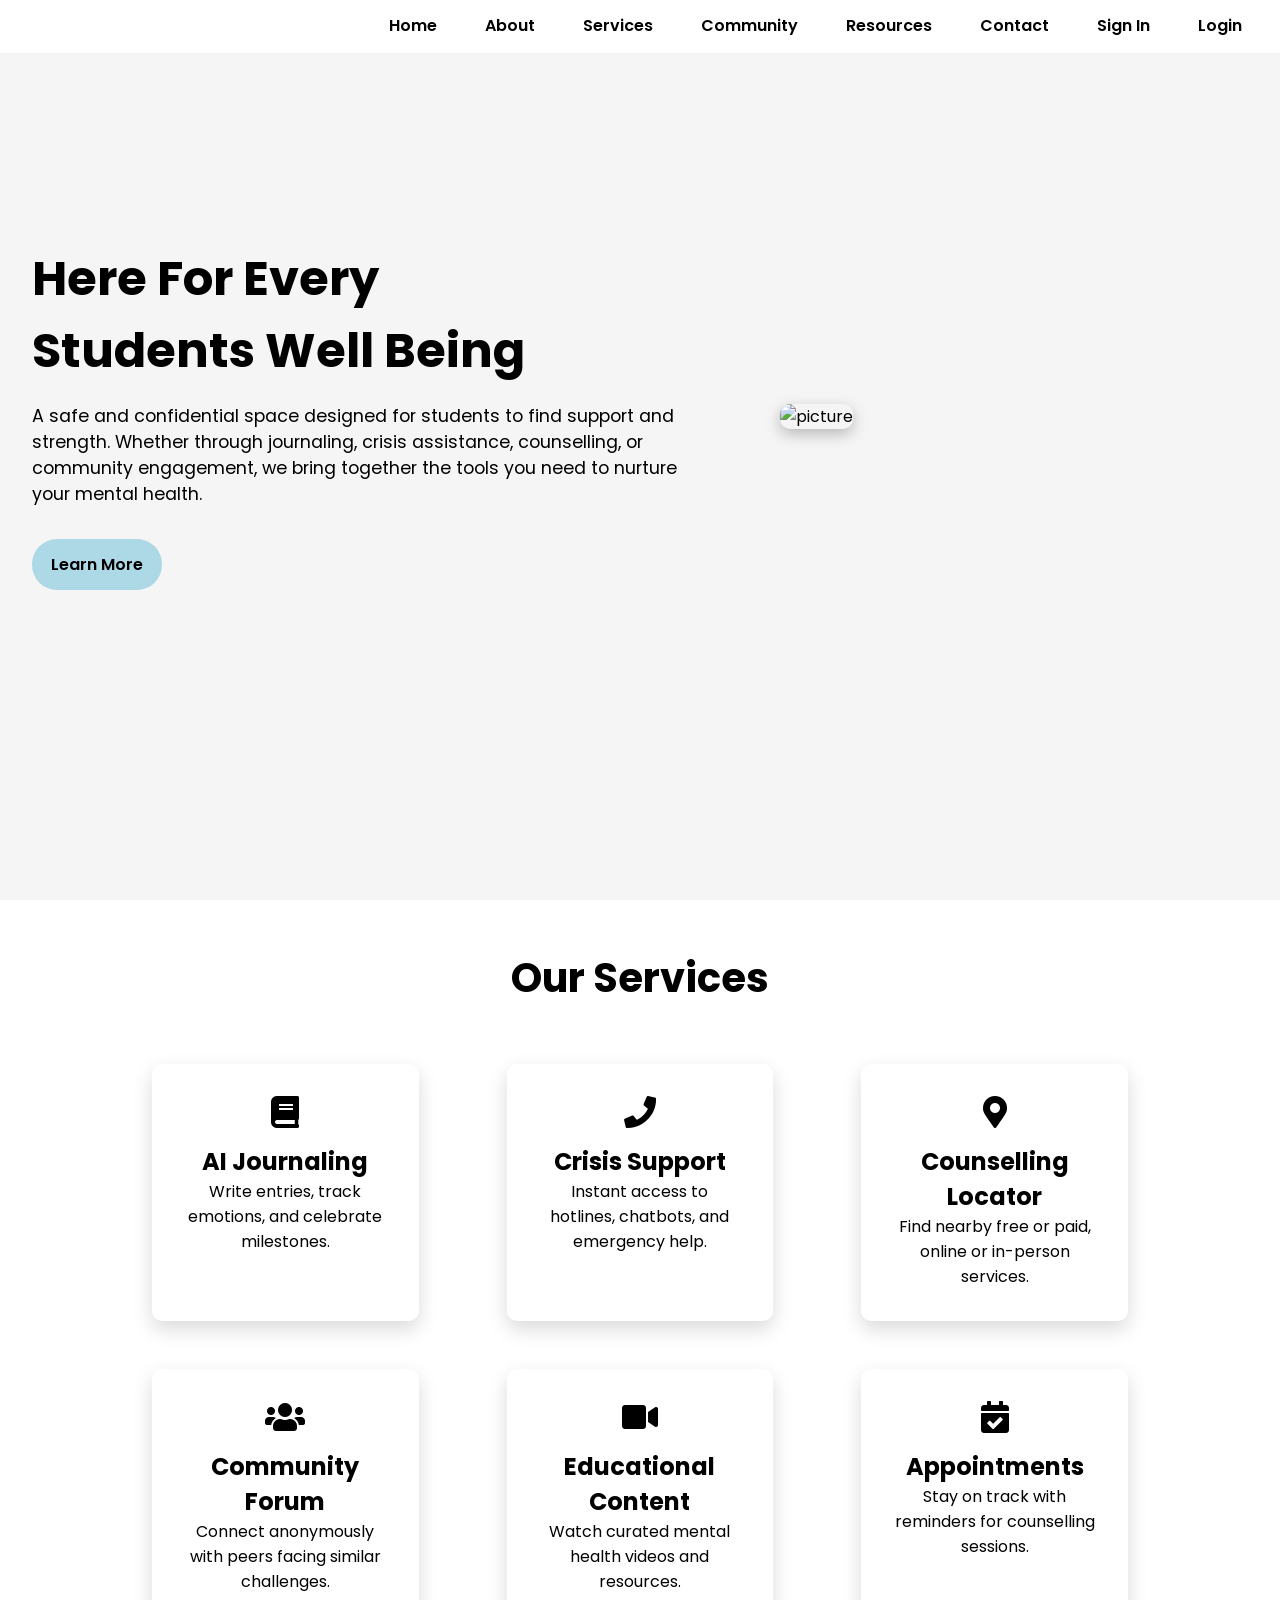
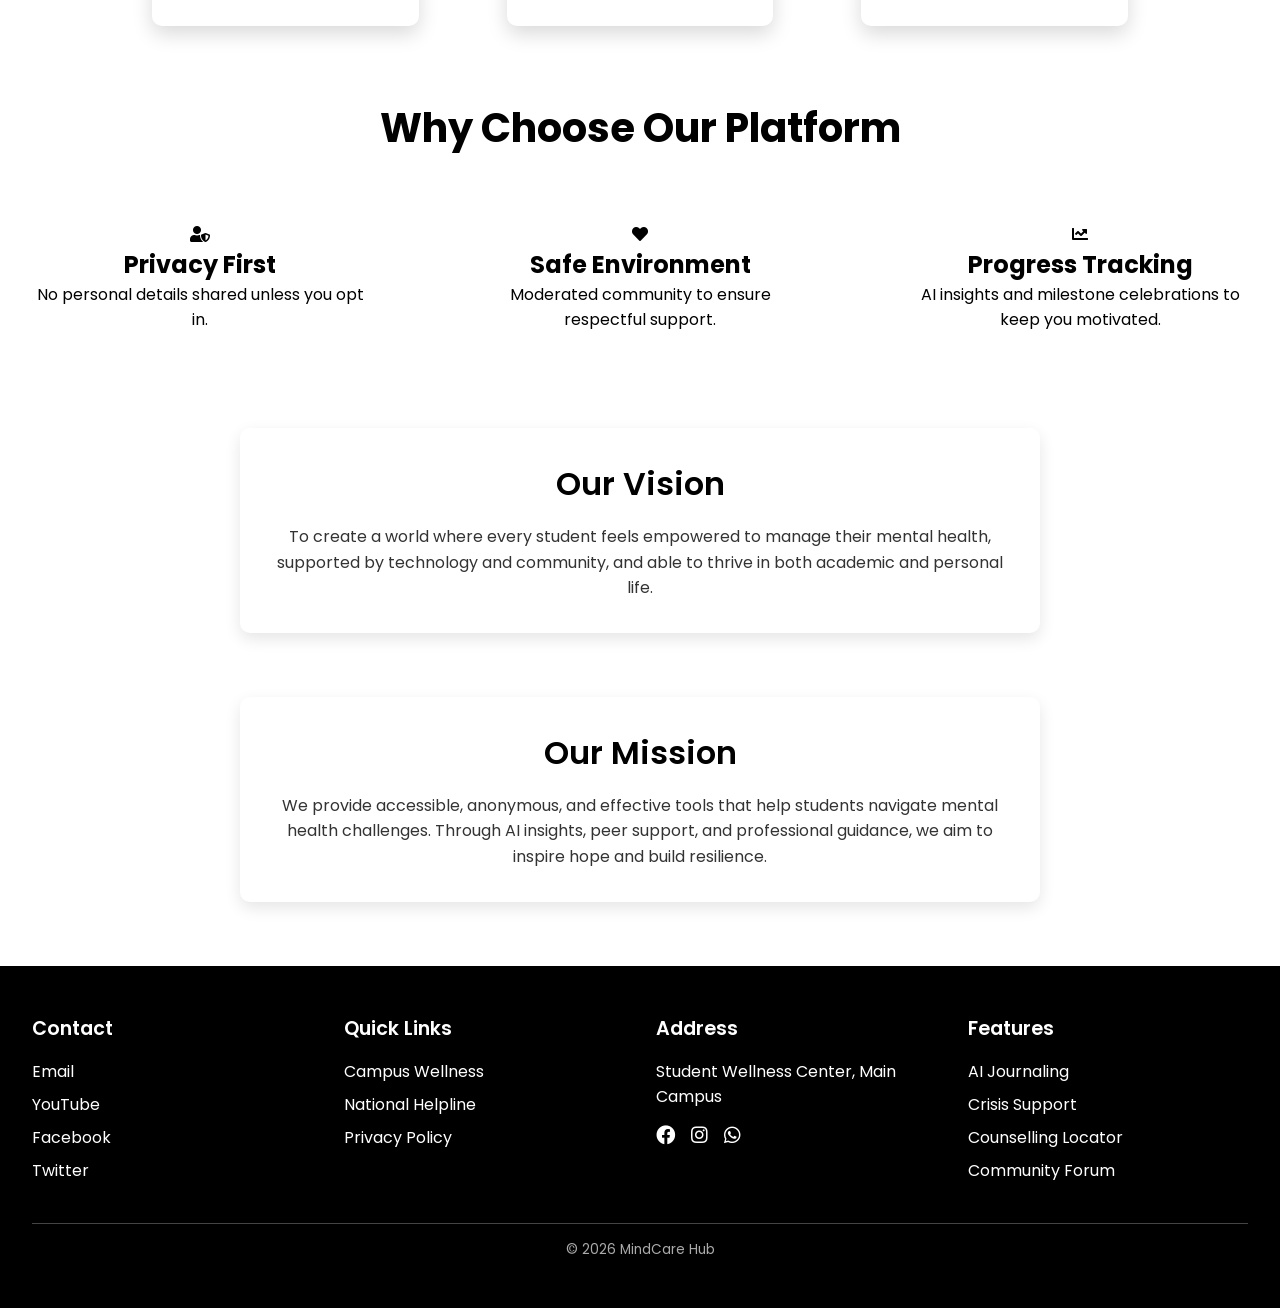
==== index.html @ 89615c8c "Initial Push" ====
<!DOCTYPE html>
<html lang="en">
<head>
  <meta charset="UTF-8">
  <meta name="viewport" content="width=device-width, initial-scale=1.0">
  <title>Mental Health</title>
  <link rel="icon" href="img/favicon.ico" type="image/x-icons">
  <link rel="stylesheet" href="style.css">
  <link rel="stylesheet" 
        href="https://cdnjs.cloudflare.com/ajax/libs/font-awesome/5.10.0/css/all.min.css"
        crossorigin="anonymous" referrerpolicy="no-referrer" />
</head>
<body>
  <section class="background">
    <nav class="navbar">
      <!-- <a href="#" class="logo"><img src="logo.png" alt="MindCare Logo" width="40"></a> -->
      <div class="navbar-items h-class">
        <ul class="nav v-class">
          <li><a href="#">Home</a></li>
          <li><a href="#">About</a></li>
          <li><a href="#">Services</a></li>
          <li><a href="#">Community</a></li>
          <li><a href="#">Resources</a></li>
          <li><a href="#">Contact</a></li>
          <li><a href="#">Sign In</a></li>
          <li><a href="#">Login</a></li>

        </ul>
      </div>
      <div class="burger">&#9776</div>
    </nav>

    <!-- Hero Section -->
    <div class="main">
      <div class="text-box">
        <h1>Here For Every<br>Students Well Being</h1>
        <p>A safe and confidential space designed for students to find support and strength. Whether through journaling, crisis assistance, counselling, or community engagement, we bring together the tools you need to nurture your mental health.</p>
        <a href="#" class="btn btn1">Learn More</a>
      </div>

      <div class="hero-image">
  <img src="beautiful-woman-cafe-with-laptop.jpg" alt="picture">
</div>
     <!-- <div class="box">
        <h1>Book Appointment</h1>
        <input type="text" name="name" placeholder="Name">
        <input type="email" name="email" placeholder="Email">
        <input type="tel" name="phone" maxlength="10" pattern="\d{10}" placeholder="Phone Number" required>
        <a href="#" class="btn btn2">Submit Request</a>
     </div>-->
    </div>
  </section>

  <!-- Services -->
  <section class="services">
    <h1 class="heading">Our Services</h1>
    <div class="row">
      <div class="box1">
        <i class="fas fa-book"></i>
        <h2>AI Journaling</h2>
        <p>Write entries, track emotions, and celebrate milestones.</p>
      </div>
      <div class="box1">
        <i class="fas fa-phone"></i>
        <h2>Crisis Support</h2>
        <p>Instant access to hotlines, chatbots, and emergency help.</p>
      </div>
      <div class="box1">
        <i class="fas fa-map-marker-alt"></i>
        <h2>Counselling Locator</h2>
        <p>Find nearby free or paid, online or in-person services.</p>
      </div>
    </div>

    <div class="row">
      <div class="box1">
        <i class="fas fa-users"></i>
        <h2>Community Forum</h2>
        <p>Connect anonymously with peers facing similar challenges.</p>
      </div>
      <div class="box1">
        <i class="fas fa-video"></i>
        <h2>Educational Content</h2>
        <p>Watch curated mental health videos and resources.</p>
      </div>
      <div class="box1">
        <i class="fas fa-calendar-check"></i>
        <h2>Appointments</h2>
        <p>Stay on track with reminders for counselling sessions.</p>
      </div>
    </div>
  </section>

  <!-- Why Choose Us -->
  <section class="quality">
    <h1 class="heading">Why Choose Our Platform</h1>
    <div class="row">
      <div class="box2">
        <i class="fas fa-user-shield"></i>
        <h2>Privacy First</h2>
        <p>No personal details shared unless you opt in.</p>
      </div>
      <div class="box2">
        <i class="fas fa-heart"></i>
        <h2>Safe Environment</h2>
        <p>Moderated community to ensure respectful support.</p>
      </div>
      <div class="box2">
        <i class="fas fa-chart-line"></i>
        <h2>Progress Tracking</h2>
        <p>AI insights and milestone celebrations to keep you motivated.</p>
      </div>
    </div>
  </section>

  <!-- About -->
<section class="vision">
  <h2>Our Vision</h2>
  <p>
    To create a world where every student feels empowered to manage their mental
    health, supported by technology and community, and able to thrive in both
    academic and personal life.
  </p>
</section>

<section class="mission">
  <h2>Our Mission</h2>
  <p>
    We provide accessible, anonymous, and effective tools that help students
    navigate mental health challenges. Through AI insights, peer support, and
    professional guidance, we aim to inspire hope and build resilience.
  </p>
</section>

  <!-- Footer -->
  <footer>
  <div class="footer-container">
    <!-- Column 1: Contact -->
    <div class="footer-section">
      <h3>Contact</h3>
      <ul>
        <li>Email</li>
        <li>YouTube</li>
        <li>Facebook</li>
        <li>Twitter</li>
      </ul>
    </div>

    <!-- Column 2: Quick Links -->
    <div class="footer-section">
      <h3>Quick Links</h3>
      <ul>
        <li><a href="#">Campus Wellness</a></li>
        <li><a href="#">National Helpline</a></li>
        <li><a href="#">Privacy Policy</a></li>
      </ul>
    </div>

    <!-- Column 3: Address -->
    <div class="footer-section">
      <h3>Address</h3>
      <p>Student Wellness Center, Main Campus</p>
      <div class="social-icons">
        <i class="fab fa-facebook"></i>
        <i class="fab fa-instagram"></i>
        <i class="fab fa-whatsapp"></i>
      </div>
    </div>

    <!-- Column 4: Features -->
    <div class="footer-section">
      <h3>Features</h3>
      <ul>
        <li>AI Journaling</li>
        <li>Crisis Support</li>
        <li>Counselling Locator</li>
        <li>Community Forum</li>
      </ul>
    </div>
  </div>

  <!-- Bottom bar -->
  <div class="footer-bottom">
    <p>© 2026 MindCare Hub</p>
  </div>
</footer>

  <script src="index.js"></script>
</body>
</html>
---- style.css ----
@import url("https://fonts.googleapis.com/css2?family=Poppins:wght@400;600&family=Courgette&display=swap");

:root {
  --black: #000;
  --white: #fff;
  --gray: #333;
  --light-gray: #ddd;
}

* {
  box-sizing: border-box;
  margin: 0;
  padding: 0;
  transition: all 0.3s ease;
  font-family: "Poppins", sans-serif;
}

/* Background */
.background {
  height: 100vh;
  width: 100%;
  background-color: whitesmoke;
  background-image: none;
  background-position: center;
  background-size: cover;
  background-repeat: no-repeat;
  position: relative;
}

/* Navbar */
.navbar {
  display: flex;
  justify-content: center;
  align-items: center;
  padding: 1% 2%;
  background-color: white; /* blends with hero background */
  position: fixed;
  top: 0;
  left: 0;
  width: 100%;
  z-index: 1000;
  border-bottom: 2px solid white; /* light cyan border */
}
.navbar img {
  width: 40px; /* smaller size */
  height: auto;
}

/* Nav links container */
.navbar-items {
  flex: 1;
  text-align: right;
}

/* Nav links list */
.navbar-items ul {
  list-style: none;
  display: flex;
  gap: 1.5rem;
  justify-content: flex-end;
  margin: 0;
  padding: 0;
}

/* Individual links */
.navbar-items ul li a {
  text-decoration: none;
  color: black;
  font-weight: 600;
  padding: 8px 12px;
  border-radius: 4px;
  transition:
    background-color 0.3s ease,
    color 0.3s ease;
}

/* Hover effect */
.navbar-items ul li a:hover {
  background-color: var(--white);
  color: var(--black);
}

/* Special style for Sign Up */
.navbar-items ul li a[href="#signup"] {
  background-color: var(--black);
  color: var(--white);
  border-radius: 20px; /* rounded pill look */
  padding: 8px 16px;
}

.navbar-items ul li a[href="#signup"]:hover {
  background-color: var(--white);
  color: var(--black);
  border: 1px solid var(--black);
}

/* Burger hidden on desktop */
.burger {
  display: none;
  font-size: 2rem;
  cursor: pointer;
  color: var(--white);
}

/* Hero Section */
.main {
  height: 85vh;
  display: flex;
  justify-content: space-around;
  align-items: center;
  padding: 2rem;
  padding-top: 100px;
  background-color: whitesmoke;
}

.text-box {
  flex: 1;
  margin-right: 2rem;
  color: black;
}

.text-box h1 {
  font-size: 3rem;
  font-family: "Poppins", sans-serif;
}

.text-box p {
  margin: 1rem 0;
  font-size: 1.1rem;
}

.box {
  flex: 1;
  max-width: 400px;
  padding: 2rem;
  border-radius: 10px;
  background-color: var(--white);
  color: var(--black);
  box-shadow: rgba(0, 0, 0, 0.25) 0px 5px 15px;
}

.box input {
  width: 100%;
  margin: 0.5rem 0;
  padding: 0.8rem;
  border: 1px solid var(--gray);
  border-radius: 5px;
}

.hero-image {
  flex: 1;
  max-width: 500px; /* same as the form */
  padding: 2rem; /* same spacing */
}

.hero-image img {
  width: 100%; /* fills the container */
  height: auto; /* keeps proportions */
  border-radius: 10px; /* rounded corners like the form */
  box-shadow: rgba(0, 0, 0, 0.25) 0px 5px 15px; /* same shadow */
}
/* Buttons */
.btn {
  border: none;
  padding: 0.8rem 1.2rem;
  border-radius: 25px;
  cursor: pointer;
  font-weight: 600;
  background-color: lightblue;
  color: #000;
  margin-top: 1rem;
  width: auto;
  display: inline-block;
  text-decoration: none;
  transition-behavior: all 0.3s ease;
}

.btn:hover {
  background-color: var(--white);
  color: var(--black);
  border: 1px solid var(--black);
  box-shadow: 0 4px 8px rgba(0, 0, 0, 0.2);
}

/* Services */
.services {
  width: 80%;
  margin: auto;
  padding: 3rem 0;
}

.heading {
  text-align: center;
  font-size: 2.5rem;
  margin-bottom: 2rem;
  color: var(--black);
}

.row {
  display: grid;
  grid-template-columns: repeat(auto-fit, minmax(250px, 1fr));
  gap: 2.5rem;
}

.box1 {
  padding: 2rem;
  border-radius: 10px;
  background-color: var(--white); /* neutral background */
  color: var(--black);
  box-shadow: rgba(0, 0, 0, 0.15) 0px 8px 20px; /* softer shadow for floating effect */
  text-align: center;
  margin: 1.5rem; /* adds space around each card */
  transition:
    transform 0.3s ease,
    box-shadow 0.3s ease;
}

/* Hover effect to enhance floating look */
.box1:hover {
  transform: translateY(-8px); /* lifts the card slightly */
  box-shadow: rgba(0, 0, 0, 0.25) 0px 12px 24px; /* deeper shadow on hover */
}

.box1 i {
  font-size: 2rem;
  margin-bottom: 1rem;
  color: var(--black);
}

/* Quality Section */
.quality .box2 {
  border-radius: 10px;
  padding: 2rem;
  text-align: center;
  background-color: var(--white);
  color: var(--black);
}

.quality .box2:hover {
  box-shadow: rgba(0, 0, 0, 0.25) 0px 5px 15px;
}

/* About Section */

.vision,
.mission {
  max-width: 800px; /* keeps text readable */
  margin: 4rem auto; /* separates sections with breathing room */
  padding: 2rem;
  background-color: var(--white);
  color: var(--black);
  text-align: center;
  border-radius: 10px;
  box-shadow: rgba(0, 0, 0, 0.1) 0px 6px 16px; /* subtle floating card look */
}

.vision h2,
.mission h2 {
  font-size: 2rem;
  margin-bottom: 1rem;
  font-weight: 600;
}

.vision p,
.mission p {
  line-height: 1.6;
  font-size: 1rem;
  color: var(--gray);
}

.about .right h1 {
  font-size: 2rem;
  color: var(--black);
}

footer {
  background-color: #000; /* black background */
  color: #fff; /* white text */
  padding: 3rem 2rem;
}

.footer-container {
  display: grid;
  grid-template-columns: repeat(auto-fit, minmax(220px, 1fr));
  gap: 2rem;
}

.footer-section h3 {
  margin-bottom: 1rem;
  font-weight: 600;
  font-size: 1.2rem;
}

.footer-section ul {
  list-style: none;
  padding: 0;
}

.footer-section ul li {
  margin-bottom: 0.5rem;
}

.footer-section ul li a {
  text-decoration: none;
  color: #fff;
  transition: color 0.3s ease;
}

.footer-section ul li a:hover {
  color: #ddd; /* subtle hover effect */
}

.footer-section p {
  margin-bottom: 1rem;
}

.social-icons {
  display: flex;
  gap: 1rem;
}

.social-icons i {
  font-size: 1.2rem;
  cursor: pointer;
  transition: color 0.3s ease;
}

.social-icons i:hover {
  color: #ddd;
}

.footer-bottom {
  text-align: center;
  margin-top: 2rem;
  padding-top: 1rem;
  border-top: 1px solid #444;
  font-size: 0.85rem;
  color: #aaa;
}
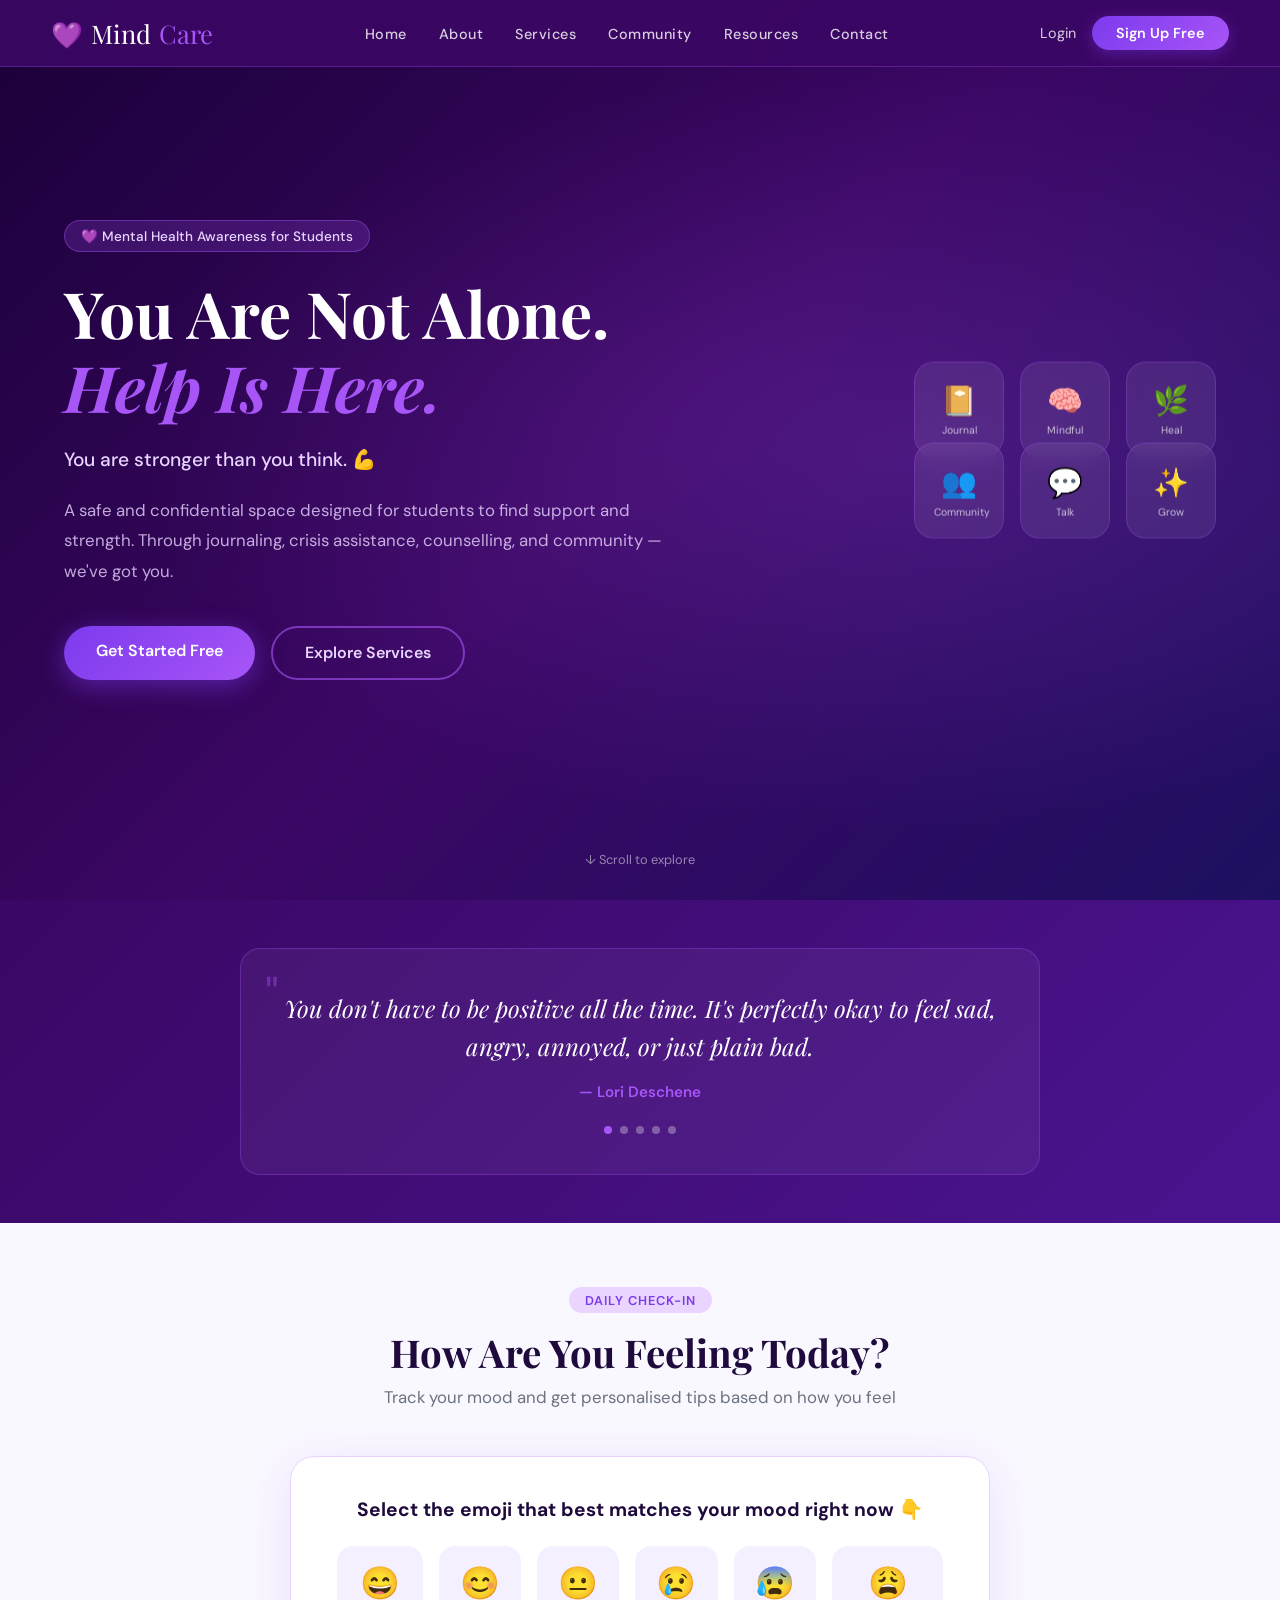
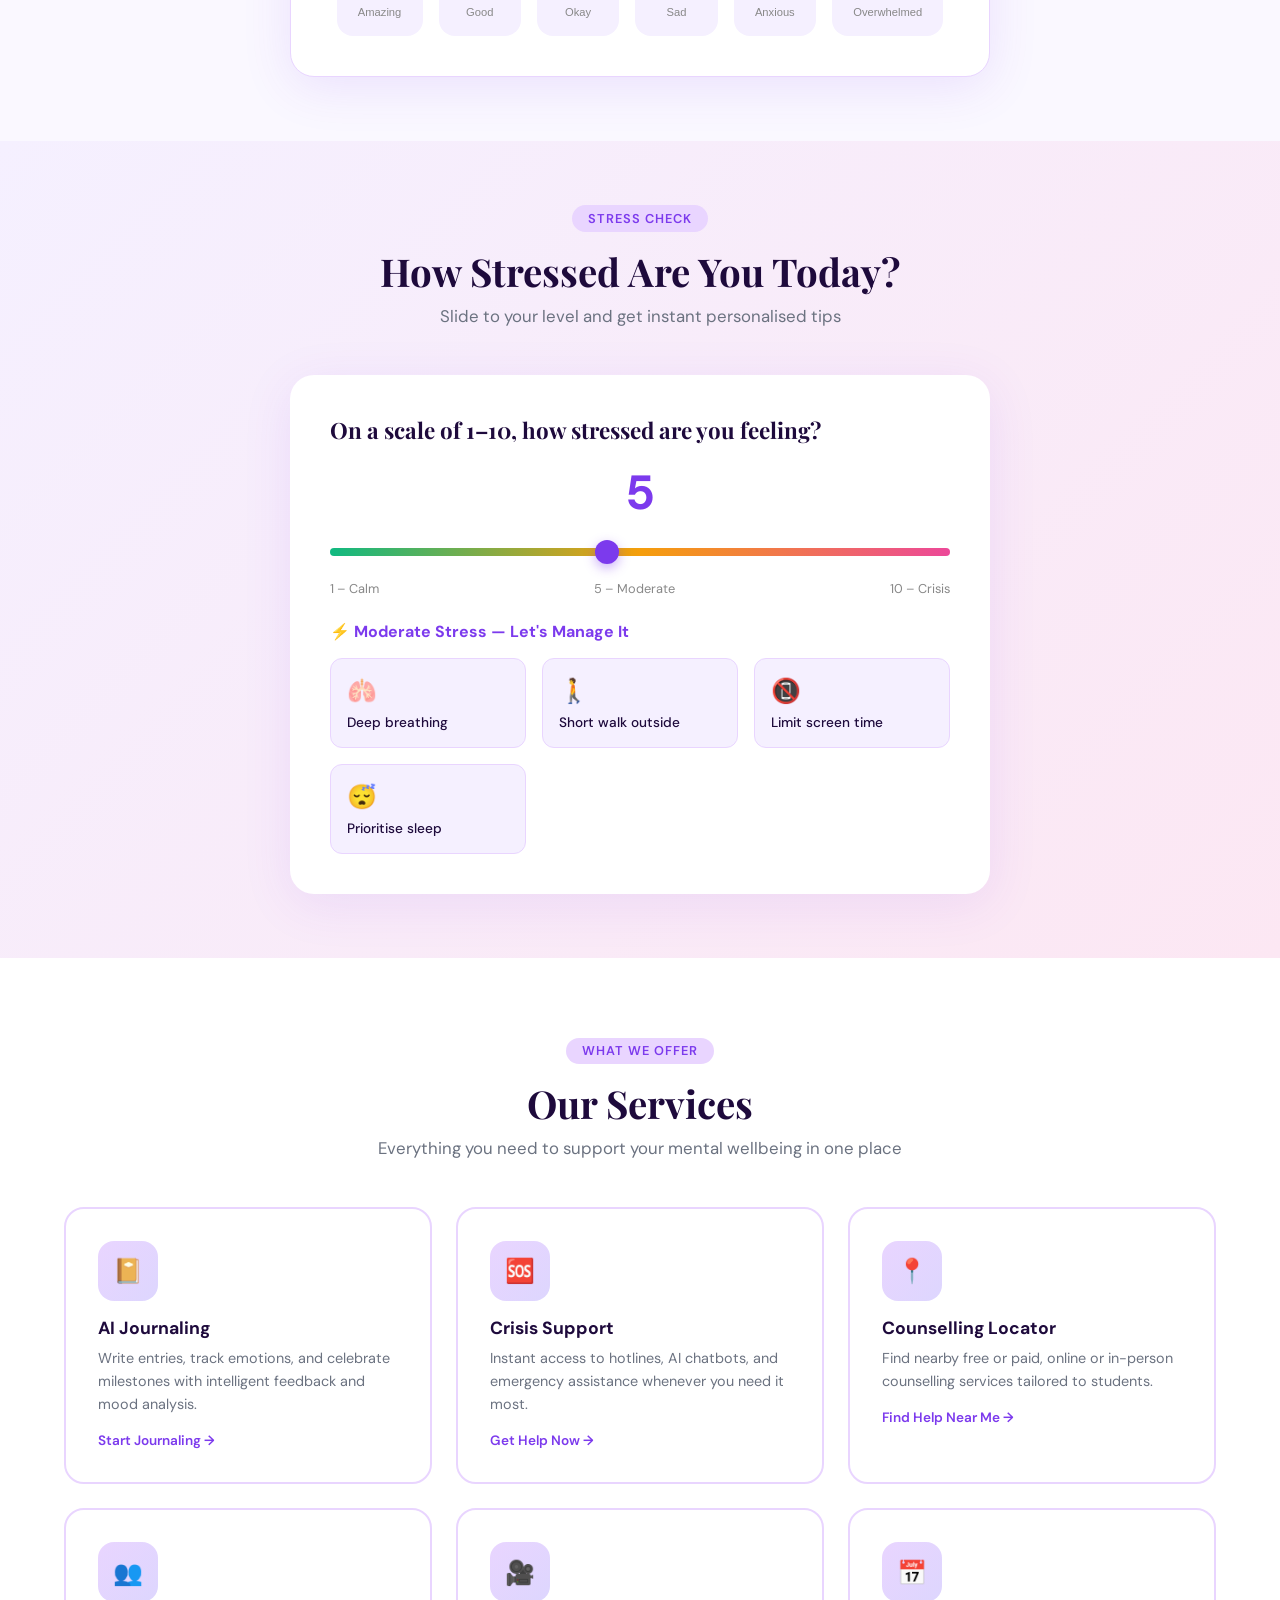
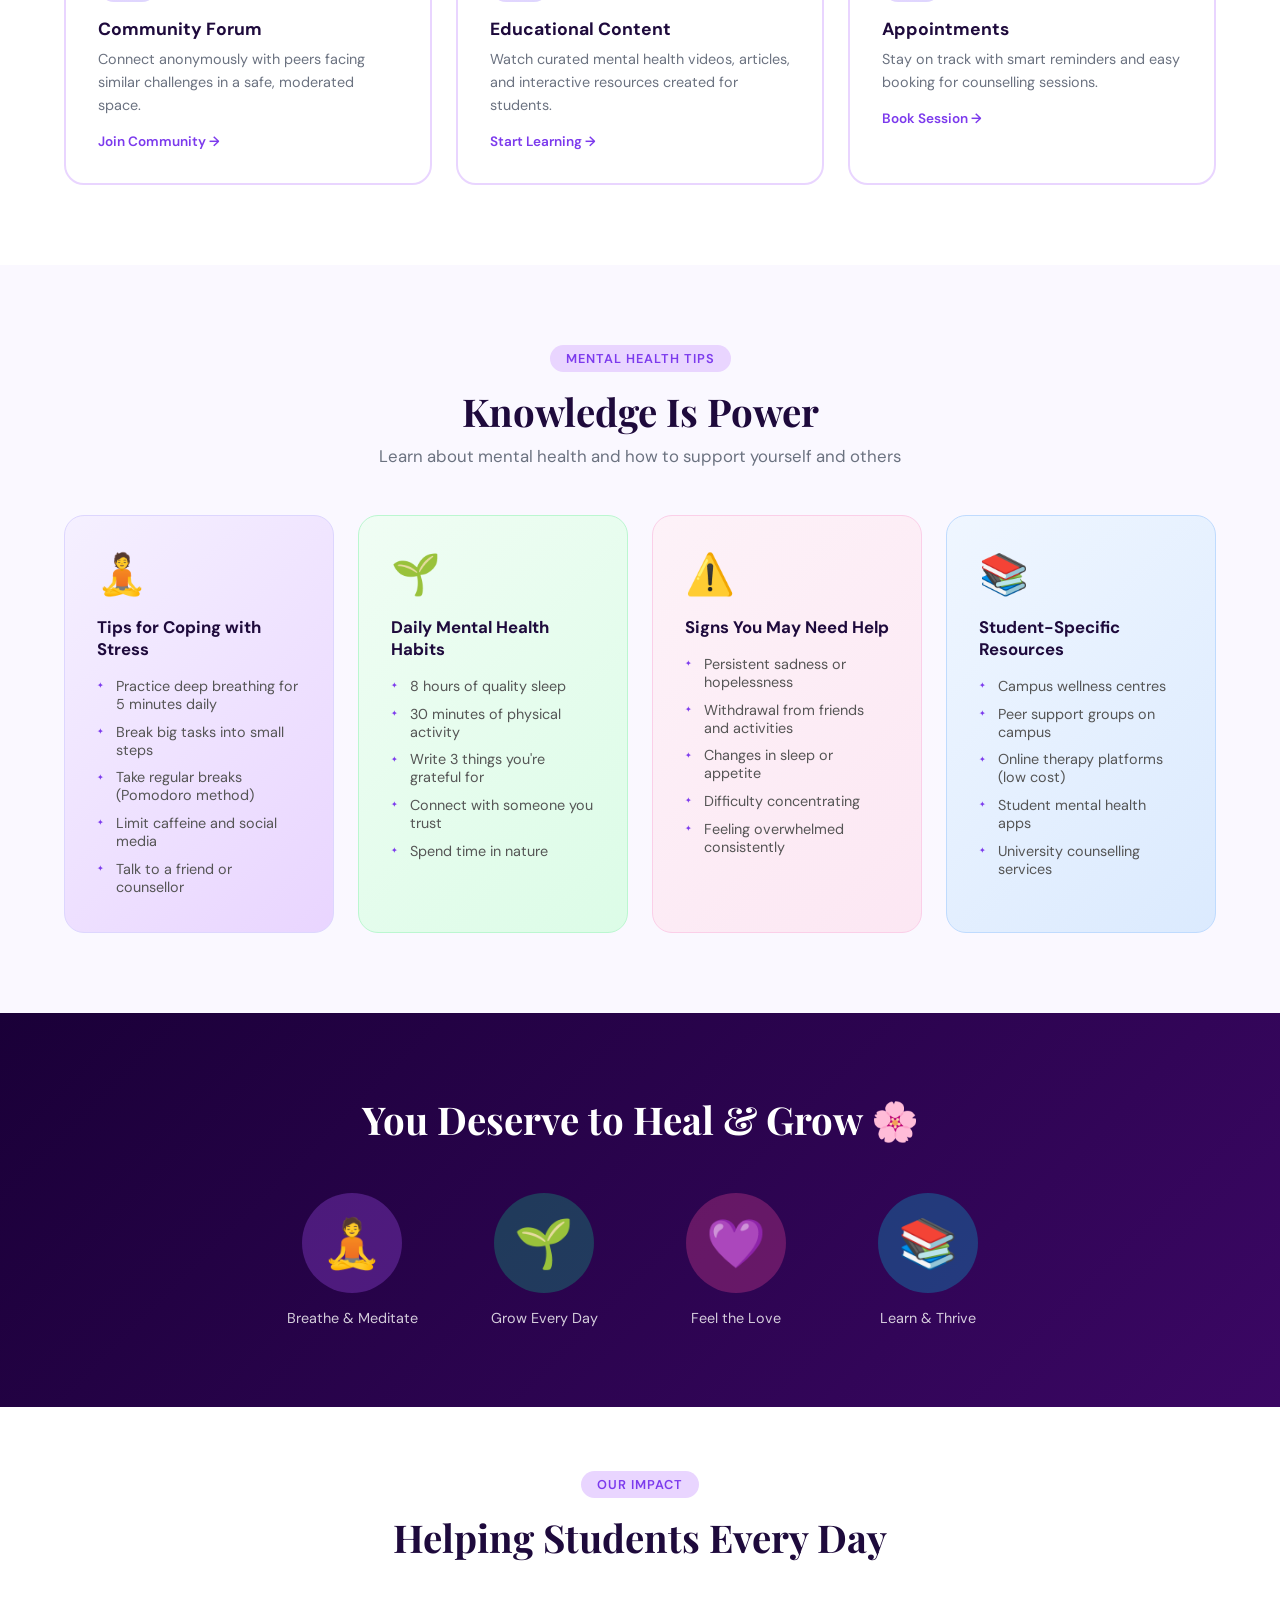
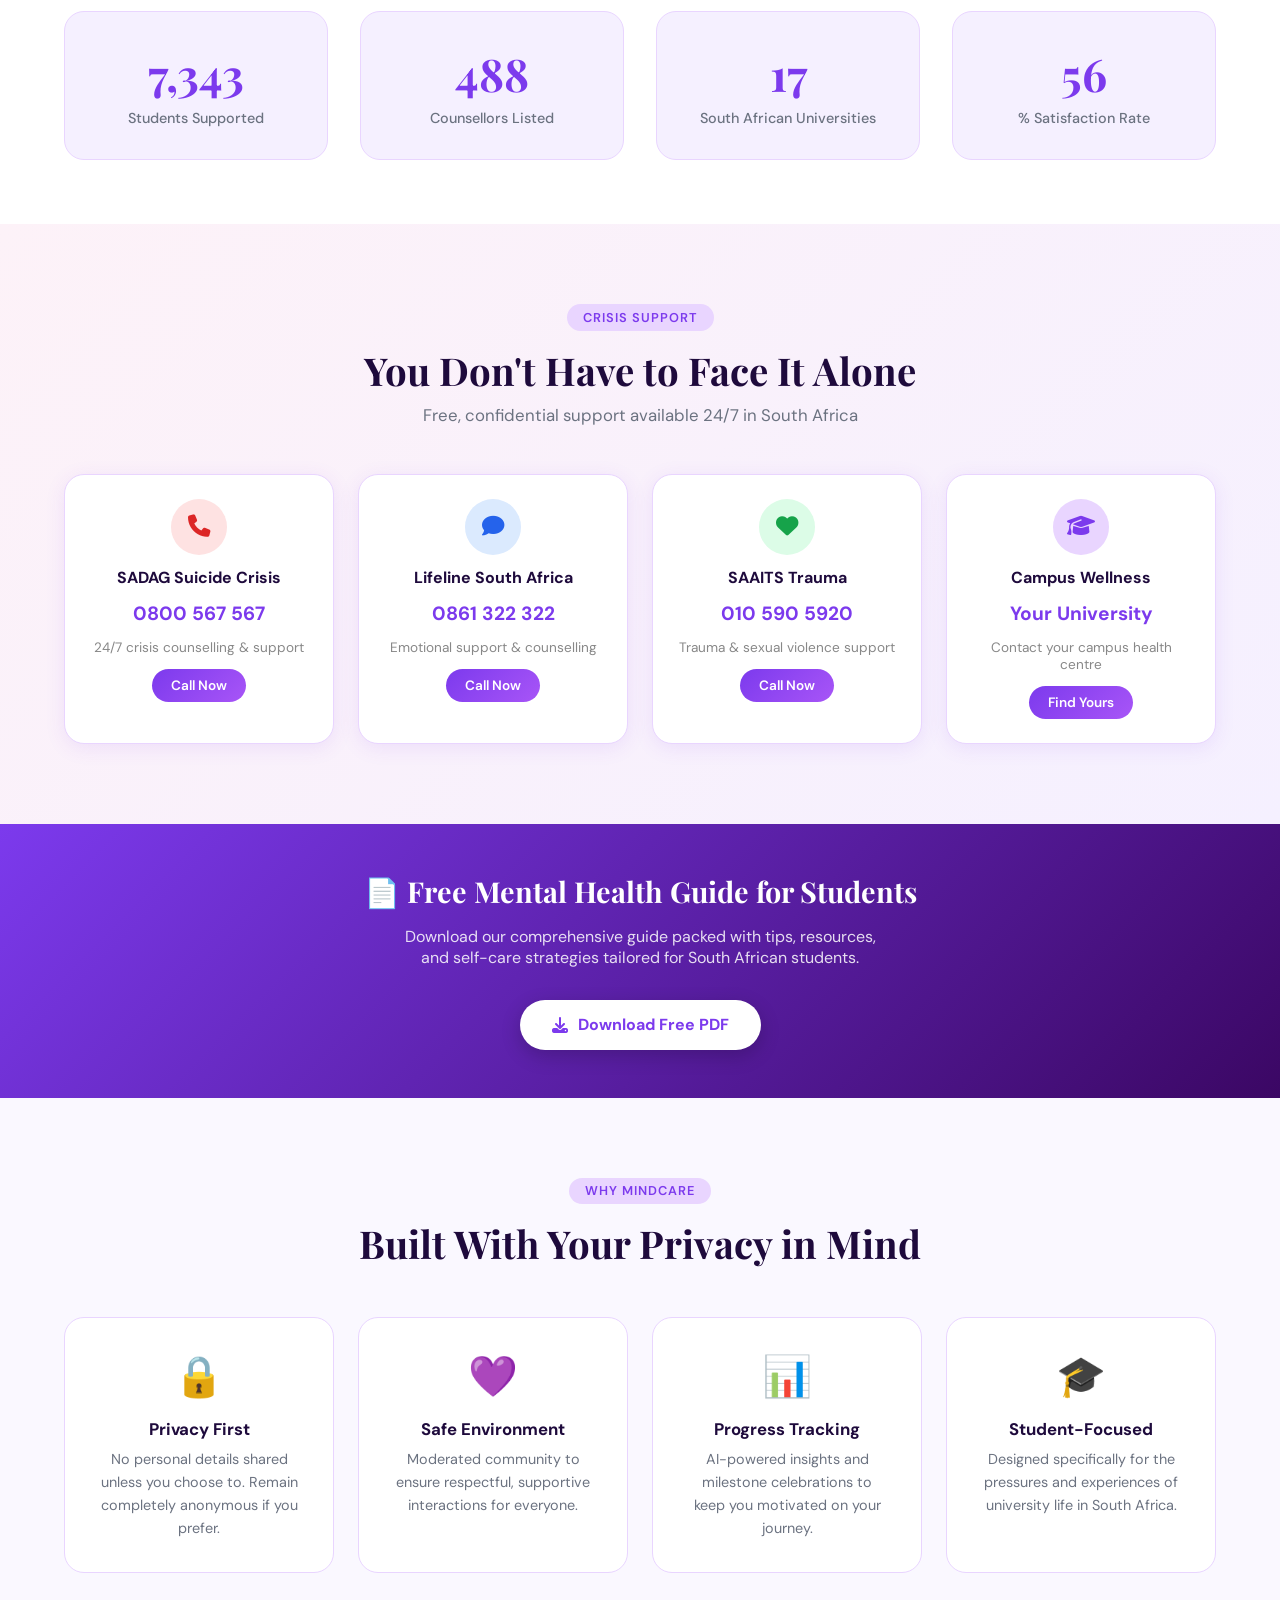
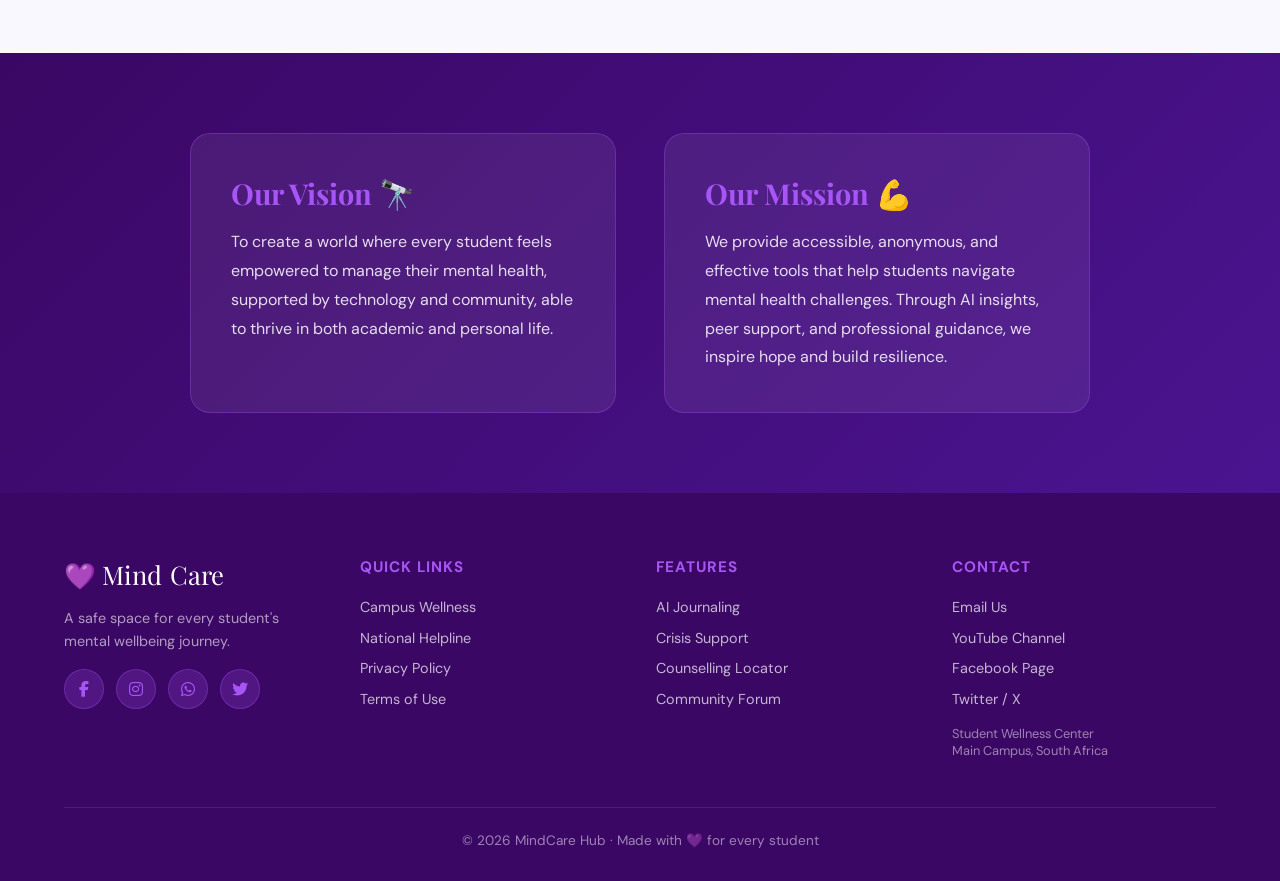
==== commit a90106c6: "initial commit" ====
--- a/index.html
+++ b/index.html
@@ -3,188 +3,383 @@
 <head>
   <meta charset="UTF-8">
   <meta name="viewport" content="width=device-width, initial-scale=1.0">
-  <title>Mental Health</title>
-  <link rel="icon" href="img/favicon.ico" type="image/x-icons">
+  <title>MindCare Hub – Student Mental Health</title>
+  <link rel="preconnect" href="https://fonts.googleapis.com">
+  <link href="https://fonts.googleapis.com/css2?family=Playfair+Display:ital,wght@0,400;0,700;1,400&family=DM+Sans:wght@300;400;500;600&display=swap" rel="stylesheet">
+  <link rel="stylesheet" href="https://cdnjs.cloudflare.com/ajax/libs/font-awesome/6.4.0/css/all.min.css">
   <link rel="stylesheet" href="style.css">
-  <link rel="stylesheet" 
-        href="https://cdnjs.cloudflare.com/ajax/libs/font-awesome/5.10.0/css/all.min.css"
-        crossorigin="anonymous" referrerpolicy="no-referrer" />
 </head>
 <body>
-  <section class="background">
-    <nav class="navbar">
-      <!-- <a href="#" class="logo"><img src="logo.png" alt="MindCare Logo" width="40"></a> -->
-      <div class="navbar-items h-class">
-        <ul class="nav v-class">
-          <li><a href="#">Home</a></li>
-          <li><a href="#">About</a></li>
-          <li><a href="#">Services</a></li>
-          <li><a href="#">Community</a></li>
-          <li><a href="#">Resources</a></li>
-          <li><a href="#">Contact</a></li>
-          <li><a href="#">Sign In</a></li>
-          <li><a href="#">Login</a></li>
-
-        </ul>
+ 
+<div class="blob-container">
+  <div class="blob blob1"></div>
+  <div class="blob blob2"></div>
+  <div class="blob blob3"></div>
+</div>
+ 
+<div class="mobile-menu" id="mobileMenu">
+  <button class="mobile-close" onclick="closeMobile()">✕</button>
+  <a href="#">Home</a>
+  <a href="#">About</a>
+  <a href="#">Services</a>
+  <a href="#">Community</a>
+  <a href="#">Resources</a>
+  <a href="#">Contact</a>
+  <a href="signup.html" class="btn-primary">Sign Up</a>
+  <a href="login.html" class="btn-outline" style="color:white">Login</a>
+</div>
+ 
+<nav class="navbar" id="navbar">
+  <a href="#" class="logo"><span class="logo-heart">💜</span> Mind<span>Care</span></a>
+  <ul class="nav-links">
+    <li><a href="#">Home</a></li>
+    <li><a href="#">About</a></li>
+    <li><a href="#">Services</a></li>
+    <li><a href="#">Community</a></li>
+    <li><a href="#">Resources</a></li>
+    <li><a href="#">Contact</a></li>
+  </ul>
+  <div style="display:flex;gap:1rem;align-items:center">
+    <a href="login.html" style="color:rgba(255,255,255,0.8);text-decoration:none;font-size:0.9rem">Login</a>
+    <a href="signup.html" class="nav-cta">Sign Up Free</a>
+    <div class="burger" onclick="openMobile()">☰</div>
+  </div>
+</nav>
+ 
+<section class="hero">
+  <div class="hero-content">
+    <div class="hero-badge">💜 Mental Health Awareness for Students</div>
+    <h1>You Are Not Alone.<br><em>Help Is Here.</em></h1>
+    <div class="typing-text" id="typingText"></div>
+    <p>A safe and confidential space designed for students to find support and strength. Through journaling, crisis assistance, counselling, and community — we've got you.</p>
+    <div class="hero-btns">
+      <a href="signup.html" class="btn-primary">Get Started Free</a>
+      <a href="#services" class="btn-outline">Explore Services</a>
+    </div>
+  </div>
+  <div class="hero-shapes">
+    <div class="shape-grid">
+      <div class="shape-card"><div class="icon">📔</div><div class="label">Journal</div></div>
+      <div class="shape-card"><div class="icon">🧠</div><div class="label">Mindful</div></div>
+      <div class="shape-card"><div class="icon">🌿</div><div class="label">Heal</div></div>
+      <div class="shape-card"><div class="icon">👥</div><div class="label">Community</div></div>
+      <div class="shape-card"><div class="icon">💬</div><div class="label">Talk</div></div>
+      <div class="shape-card"><div class="icon">✨</div><div class="label">Grow</div></div>
+    </div>
+  </div>
+  <div class="scroll-hint">↓ Scroll to explore</div>
+</section>
+ 
+<section class="quote-section">
+  <div class="quote-box">
+    <div class="quote-icon">"</div>
+    <div class="quote-text" id="quoteText"></div>
+    <div class="quote-author" id="quoteAuthor"></div>
+    <div class="quote-dots" id="quoteDots"></div>
+  </div>
+</section>
+ 
+<section class="mood-section fade-in" id="mood">
+  <div class="section-header">
+    <div class="section-tag">Daily Check-In</div>
+    <h2>How Are You Feeling Today?</h2>
+    <p>Track your mood and get personalised tips based on how you feel</p>
+  </div>
+  <div class="mood-card">
+    <h3>Select the emoji that best matches your mood right now 👇</h3>
+    <div class="emoji-row">
+      <button class="emoji-btn" onclick="selectMood(this,'amazing','😄')">😄<span class="label">Amazing</span></button>
+      <button class="emoji-btn" onclick="selectMood(this,'good','😊')">😊<span class="label">Good</span></button>
+      <button class="emoji-btn" onclick="selectMood(this,'okay','😐')">😐<span class="label">Okay</span></button>
+      <button class="emoji-btn" onclick="selectMood(this,'sad','😢')">😢<span class="label">Sad</span></button>
+      <button class="emoji-btn" onclick="selectMood(this,'anxious','😰')">😰<span class="label">Anxious</span></button>
+      <button class="emoji-btn" onclick="selectMood(this,'overwhelmed','😩')">😩<span class="label">Overwhelmed</span></button>
+    </div>
+    <div class="mood-response" id="moodResponse">
+      <h4 id="moodTitle"></h4>
+      <p id="moodTip"></p>
+    </div>
+  </div>
+</section>
+ 
+<section class="survey-section fade-in">
+  <div class="section-header">
+    <div class="section-tag">Stress Check</div>
+    <h2>How Stressed Are You Today?</h2>
+    <p>Slide to your level and get instant personalised tips</p>
+  </div>
+  <div class="survey-card">
+    <h3>On a scale of 1–10, how stressed are you feeling?</h3>
+    <div class="stress-value" id="stressVal">5</div>
+    <input type="range" class="stress-slider" id="stressSlider" min="1" max="10" value="5" oninput="updateStress(this.value)">
+    <div class="stress-labels"><span>1 – Calm</span><span>5 – Moderate</span><span>10 – Crisis</span></div>
+    <div class="survey-result" id="surveyResult">
+      <h4 id="surveyTitle" style="color:var(--purple-mid);font-weight:700;margin-bottom:1rem;"></h4>
+      <div class="tip-cards" id="tipCards"></div>
+    </div>
+  </div>
+</section>
+ 
+
+<section class="services-section fade-in" id="services">
+  <div class="section-header">
+    <div class="section-tag">What We Offer</div>
+    <h2>Our Services</h2>
+    <p>Everything you need to support your mental wellbeing in one place</p>
+  </div>
+  <div class="services-grid">
+    <div class="service-card">
+      <div class="service-icon">📔</div>
+      <h3>AI Journaling</h3>
+      <p>Write entries, track emotions, and celebrate milestones with intelligent feedback and mood analysis.</p>
+      <a href="#" class="service-link">Start Journaling →</a>
+    </div>
+    <div class="service-card">
+      <div class="service-icon">🆘</div>
+      <h3>Crisis Support</h3>
+      <p>Instant access to hotlines, AI chatbots, and emergency assistance whenever you need it most.</p>
+      <a href="#" class="service-link">Get Help Now →</a>
+    </div>
+    <div class="service-card">
+      <div class="service-icon">📍</div>
+      <h3>Counselling Locator</h3>
+      <p>Find nearby free or paid, online or in-person counselling services tailored to students.</p>
+      <a href="#" class="service-link">Find Help Near Me →</a>
+    </div>
+    <div class="service-card">
+      <div class="service-icon">👥</div>
+      <h3>Community Forum</h3>
+      <p>Connect anonymously with peers facing similar challenges in a safe, moderated space.</p>
+      <a href="#" class="service-link">Join Community →</a>
+    </div>
+    <div class="service-card">
+      <div class="service-icon">🎥</div>
+      <h3>Educational Content</h3>
+      <p>Watch curated mental health videos, articles, and interactive resources created for students.</p>
+      <a href="#" class="service-link">Start Learning →</a>
+    </div>
+    <div class="service-card">
+      <div class="service-icon">📅</div>
+      <h3>Appointments</h3>
+      <p>Stay on track with smart reminders and easy booking for counselling sessions.</p>
+      <a href="#" class="service-link">Book Session →</a>
+    </div>
+  </div>
+</section>
+ 
+
+<section class="info-section fade-in">
+  <div class="section-header">
+    <div class="section-tag">Mental Health Tips</div>
+    <h2>Knowledge Is Power</h2>
+    <p>Learn about mental health and how to support yourself and others</p>
+  </div>
+  <div class="info-grid">
+    <div class="info-card purple">
+      <div class="card-icon">🧘</div>
+      <h3>Tips for Coping with Stress</h3>
+      <ul>
+        <li>Practice deep breathing for 5 minutes daily</li>
+        <li>Break big tasks into small steps</li>
+        <li>Take regular breaks (Pomodoro method)</li>
+        <li>Limit caffeine and social media</li>
+        <li>Talk to a friend or counsellor</li>
+      </ul>
+    </div>
+    <div class="info-card green">
+      <div class="card-icon">🌱</div>
+      <h3>Daily Mental Health Habits</h3>
+      <ul>
+        <li>8 hours of quality sleep</li>
+        <li>30 minutes of physical activity</li>
+        <li>Write 3 things you're grateful for</li>
+        <li>Connect with someone you trust</li>
+        <li>Spend time in nature</li>
+      </ul>
+    </div>
+    <div class="info-card pink">
+      <div class="card-icon">⚠️</div>
+      <h3>Signs You May Need Help</h3>
+      <ul>
+        <li>Persistent sadness or hopelessness</li>
+        <li>Withdrawal from friends and activities</li>
+        <li>Changes in sleep or appetite</li>
+        <li>Difficulty concentrating</li>
+        <li>Feeling overwhelmed consistently</li>
+      </ul>
+    </div>
+    <div class="info-card blue">
+      <div class="card-icon">📚</div>
+      <h3>Student-Specific Resources</h3>
+      <ul>
+        <li>Campus wellness centres</li>
+        <li>Peer support groups on campus</li>
+        <li>Online therapy platforms (low cost)</li>
+        <li>Student mental health apps</li>
+        <li>University counselling services</li>
+      </ul>
+    </div>
+  </div>
+</section>
+ 
+
+<section class="figures-section fade-in">
+  <h2>You Deserve to Heal & Grow 🌸</h2>
+  <div class="figures-row">
+    <div class="figure">
+      <div class="figure-anim"><div class="figure-circle meditate">🧘</div></div>
+      <p>Breathe & Meditate</p>
+    </div>
+    <div class="figure">
+      <div class="figure-anim"><div class="figure-circle grow">🌱</div></div>
+      <p>Grow Every Day</p>
+    </div>
+    <div class="figure">
+      <div class="figure-anim"><div class="figure-circle float">💜</div></div>
+      <p>Feel the Love</p>
+    </div>
+    <div class="figure">
+      <div class="figure-anim"><div class="figure-circle breathe">📚</div></div>
+      <p>Learn & Thrive</p>
+    </div>
+  </div>
+</section>
+ 
+
+<section class="stats-section fade-in">
+  <div class="section-header">
+    <div class="section-tag">Our Impact</div>
+    <h2>Helping Students Every Day</h2>
+  </div>
+  <div class="stats-grid">
+    <div class="stat-card"><div class="stat-num" data-target="12500">0</div><div class="stat-label">Students Supported</div></div>
+    <div class="stat-card"><div class="stat-num" data-target="850">0</div><div class="stat-label">Counsellors Listed</div></div>
+    <div class="stat-card"><div class="stat-num" data-target="30">0</div><div class="stat-label">South African Universities</div></div>
+    <div class="stat-card"><div class="stat-num" data-target="98">0</div><div class="stat-label">% Satisfaction Rate</div></div>
+  </div>
+</section>
+ 
+
+<section class="hotlines-section fade-in" id="resources">
+  <div class="section-header">
+    <div class="section-tag">Crisis Support</div>
+    <h2>You Don't Have to Face It Alone</h2>
+    <p>Free, confidential support available 24/7 in South Africa</p>
+  </div>
+  <div class="hotlines-grid">
+    <div class="hotline-card">
+      <div class="hotline-icon red"><i class="fas fa-phone"></i></div>
+      <h4>SADAG Suicide Crisis</h4>
+      <div class="hotline-number">0800 567 567</div>
+      <p>24/7 crisis counselling & support</p>
+      <a href="tel:0800567567" class="hotline-btn">Call Now</a>
+    </div>
+    <div class="hotline-card">
+      <div class="hotline-icon blue"><i class="fas fa-comment"></i></div>
+      <h4>Lifeline South Africa</h4>
+      <div class="hotline-number">0861 322 322</div>
+      <p>Emotional support & counselling</p>
+      <a href="tel:0861322322" class="hotline-btn">Call Now</a>
+    </div>
+    <div class="hotline-card">
+      <div class="hotline-icon green"><i class="fas fa-heart"></i></div>
+      <h4>SAAITS Trauma</h4>
+      <div class="hotline-number">010 590 5920</div>
+      <p>Trauma & sexual violence support</p>
+      <a href="tel:0105905920" class="hotline-btn">Call Now</a>
+    </div>
+    <div class="hotline-card">
+      <div class="hotline-icon purple"><i class="fas fa-graduation-cap"></i></div>
+      <h4>Campus Wellness</h4>
+      <div class="hotline-number">Your University</div>
+      <p>Contact your campus health centre</p>
+      <a href="#" class="hotline-btn">Find Yours</a>
+    </div>
+  </div>
+</section>
+ 
+
+<section class="pdf-cta">
+  <h2>📄 Free Mental Health Guide for Students</h2>
+  <p>Download our comprehensive guide packed with tips, resources, and self-care strategies tailored for South African students.</p>
+  <a href="#" class="pdf-btn">
+    <i class="fas fa-download"></i> Download Free PDF
+  </a>
+</section>
+ 
+
+<section class="why-section fade-in">
+  <div class="section-header">
+    <div class="section-tag">Why MindCare</div>
+    <h2>Built With Your Privacy in Mind</h2>
+  </div>
+  <div class="why-grid">
+    <div class="why-card"><div class="why-icon">🔒</div><h3>Privacy First</h3><p>No personal details shared unless you choose to. Remain completely anonymous if you prefer.</p></div>
+    <div class="why-card"><div class="why-icon">💜</div><h3>Safe Environment</h3><p>Moderated community to ensure respectful, supportive interactions for everyone.</p></div>
+    <div class="why-card"><div class="why-icon">📊</div><h3>Progress Tracking</h3><p>AI-powered insights and milestone celebrations to keep you motivated on your journey.</p></div>
+    <div class="why-card"><div class="why-icon">🎓</div><h3>Student-Focused</h3><p>Designed specifically for the pressures and experiences of university life in South Africa.</p></div>
+  </div>
+</section>
+ 
+
+<section class="vm-section fade-in">
+  <div class="vm-grid">
+    <div class="vm-card">
+      <h2>Our Vision 🔭</h2>
+      <p>To create a world where every student feels empowered to manage their mental health, supported by technology and community, able to thrive in both academic and personal life.</p>
+    </div>
+    <div class="vm-card">
+      <h2>Our Mission 💪</h2>
+      <p>We provide accessible, anonymous, and effective tools that help students navigate mental health challenges. Through AI insights, peer support, and professional guidance, we inspire hope and build resilience.</p>
+    </div>
+  </div>
+</section>
+ 
+
+<footer>
+  <div class="footer-grid">
+    <div class="footer-col">
+      <div class="logo" style="margin-bottom:1rem">💜 Mind<span style="color:white">Care</span></div>
+      <p style="color:rgba(255,255,255,0.6);font-size:0.9rem;line-height:1.6">A safe space for every student's mental wellbeing journey.</p>
+      <div class="footer-social">
+        <a href="#" class="social-icon"><i class="fab fa-facebook-f"></i></a>
+        <a href="#" class="social-icon"><i class="fab fa-instagram"></i></a>
+        <a href="#" class="social-icon"><i class="fab fa-whatsapp"></i></a>
+        <a href="#" class="social-icon"><i class="fab fa-twitter"></i></a>
       </div>
-      <div class="burger">&#9776</div>
-    </nav>
-
-    <!-- Hero Section -->
-    <div class="main">
-      <div class="text-box">
-        <h1>Here For Every<br>Students Well Being</h1>
-        <p>A safe and confidential space designed for students to find support and strength. Whether through journaling, crisis assistance, counselling, or community engagement, we bring together the tools you need to nurture your mental health.</p>
-        <a href="#" class="btn btn1">Learn More</a>
-      </div>
-
-      <div class="hero-image">
-  <img src="beautiful-woman-cafe-with-laptop.jpg" alt="picture">
-</div>
-     <!-- <div class="box">
-        <h1>Book Appointment</h1>
-        <input type="text" name="name" placeholder="Name">
-        <input type="email" name="email" placeholder="Email">
-        <input type="tel" name="phone" maxlength="10" pattern="\d{10}" placeholder="Phone Number" required>
-        <a href="#" class="btn btn2">Submit Request</a>
-     </div>-->
-    </div>
-  </section>
-
-  <!-- Services -->
-  <section class="services">
-    <h1 class="heading">Our Services</h1>
-    <div class="row">
-      <div class="box1">
-        <i class="fas fa-book"></i>
-        <h2>AI Journaling</h2>
-        <p>Write entries, track emotions, and celebrate milestones.</p>
-      </div>
-      <div class="box1">
-        <i class="fas fa-phone"></i>
-        <h2>Crisis Support</h2>
-        <p>Instant access to hotlines, chatbots, and emergency help.</p>
-      </div>
-      <div class="box1">
-        <i class="fas fa-map-marker-alt"></i>
-        <h2>Counselling Locator</h2>
-        <p>Find nearby free or paid, online or in-person services.</p>
-      </div>
-    </div>
-
-    <div class="row">
-      <div class="box1">
-        <i class="fas fa-users"></i>
-        <h2>Community Forum</h2>
-        <p>Connect anonymously with peers facing similar challenges.</p>
-      </div>
-      <div class="box1">
-        <i class="fas fa-video"></i>
-        <h2>Educational Content</h2>
-        <p>Watch curated mental health videos and resources.</p>
-      </div>
-      <div class="box1">
-        <i class="fas fa-calendar-check"></i>
-        <h2>Appointments</h2>
-        <p>Stay on track with reminders for counselling sessions.</p>
-      </div>
-    </div>
-  </section>
-
-  <!-- Why Choose Us -->
-  <section class="quality">
-    <h1 class="heading">Why Choose Our Platform</h1>
-    <div class="row">
-      <div class="box2">
-        <i class="fas fa-user-shield"></i>
-        <h2>Privacy First</h2>
-        <p>No personal details shared unless you opt in.</p>
-      </div>
-      <div class="box2">
-        <i class="fas fa-heart"></i>
-        <h2>Safe Environment</h2>
-        <p>Moderated community to ensure respectful support.</p>
-      </div>
-      <div class="box2">
-        <i class="fas fa-chart-line"></i>
-        <h2>Progress Tracking</h2>
-        <p>AI insights and milestone celebrations to keep you motivated.</p>
-      </div>
-    </div>
-  </section>
-
-  <!-- About -->
-<section class="vision">
-  <h2>Our Vision</h2>
-  <p>
-    To create a world where every student feels empowered to manage their mental
-    health, supported by technology and community, and able to thrive in both
-    academic and personal life.
-  </p>
-</section>
-
-<section class="mission">
-  <h2>Our Mission</h2>
-  <p>
-    We provide accessible, anonymous, and effective tools that help students
-    navigate mental health challenges. Through AI insights, peer support, and
-    professional guidance, we aim to inspire hope and build resilience.
-  </p>
-</section>
-
-  <!-- Footer -->
-  <footer>
-  <div class="footer-container">
-    <!-- Column 1: Contact -->
-    <div class="footer-section">
-      <h3>Contact</h3>
-      <ul>
-        <li>Email</li>
-        <li>YouTube</li>
-        <li>Facebook</li>
-        <li>Twitter</li>
-      </ul>
-    </div>
-
-    <!-- Column 2: Quick Links -->
-    <div class="footer-section">
-      <h3>Quick Links</h3>
+    </div>
+    <div class="footer-col">
+      <h4>Quick Links</h4>
       <ul>
         <li><a href="#">Campus Wellness</a></li>
         <li><a href="#">National Helpline</a></li>
         <li><a href="#">Privacy Policy</a></li>
-      </ul>
-    </div>
-
-    <!-- Column 3: Address -->
-    <div class="footer-section">
-      <h3>Address</h3>
-      <p>Student Wellness Center, Main Campus</p>
-      <div class="social-icons">
-        <i class="fab fa-facebook"></i>
-        <i class="fab fa-instagram"></i>
-        <i class="fab fa-whatsapp"></i>
-      </div>
-    </div>
-
-    <!-- Column 4: Features -->
-    <div class="footer-section">
-      <h3>Features</h3>
-      <ul>
-        <li>AI Journaling</li>
-        <li>Crisis Support</li>
-        <li>Counselling Locator</li>
-        <li>Community Forum</li>
-      </ul>
-    </div>
-  </div>
-
-  <!-- Bottom bar -->
-  <div class="footer-bottom">
-    <p>© 2026 MindCare Hub</p>
-  </div>
+        <li><a href="#">Terms of Use</a></li>
+      </ul>
+    </div>
+    <div class="footer-col">
+      <h4>Features</h4>
+      <ul>
+        <li><a href="#">AI Journaling</a></li>
+        <li><a href="#">Crisis Support</a></li>
+        <li><a href="#">Counselling Locator</a></li>
+        <li><a href="#">Community Forum</a></li>
+      </ul>
+    </div>
+    <div class="footer-col">
+      <h4>Contact</h4>
+      <ul>
+        <li><a href="#">Email Us</a></li>
+        <li><a href="#">YouTube Channel</a></li>
+        <li><a href="#">Facebook Page</a></li>
+        <li><a href="#">Twitter / X</a></li>
+      </ul>
+      <p style="color:rgba(255,255,255,0.5);font-size:0.8rem;margin-top:1rem">Student Wellness Center<br>Main Campus, South Africa</p>
+    </div>
+  </div>
+  <div class="footer-bottom">© 2026 MindCare Hub · Made with 💜 for every student</div>
 </footer>
-
-  <script src="index.js"></script>
+ 
+<script src="script.js"></script>
 </body>
-</html>+</html>
--- a/style.css
+++ b/style.css
@@ -1,339 +1,428 @@
-@import url("https://fonts.googleapis.com/css2?family=Poppins:wght@400;600&family=Courgette&display=swap");
-
 :root {
-  --black: #000;
-  --white: #fff;
-  --gray: #333;
-  --light-gray: #ddd;
-}
-
-* {
-  box-sizing: border-box;
-  margin: 0;
-  padding: 0;
-  transition: all 0.3s ease;
-  font-family: "Poppins", sans-serif;
-}
-
-/* Background */
-.background {
-  height: 100vh;
-  width: 100%;
-  background-color: whitesmoke;
-  background-image: none;
-  background-position: center;
-  background-size: cover;
-  background-repeat: no-repeat;
-  position: relative;
-}
-
-/* Navbar */
-.navbar {
-  display: flex;
-  justify-content: center;
-  align-items: center;
-  padding: 1% 2%;
-  background-color: white; /* blends with hero background */
-  position: fixed;
-  top: 0;
-  left: 0;
-  width: 100%;
-  z-index: 1000;
-  border-bottom: 2px solid white; /* light cyan border */
-}
-.navbar img {
-  width: 40px; /* smaller size */
-  height: auto;
-}
-
-/* Nav links container */
-.navbar-items {
-  flex: 1;
-  text-align: right;
-}
-
-/* Nav links list */
-.navbar-items ul {
-  list-style: none;
-  display: flex;
-  gap: 1.5rem;
-  justify-content: flex-end;
-  margin: 0;
-  padding: 0;
-}
-
-/* Individual links */
-.navbar-items ul li a {
-  text-decoration: none;
-  color: black;
-  font-weight: 600;
-  padding: 8px 12px;
-  border-radius: 4px;
-  transition:
-    background-color 0.3s ease,
-    color 0.3s ease;
-}
-
-/* Hover effect */
-.navbar-items ul li a:hover {
-  background-color: var(--white);
-  color: var(--black);
-}
-
-/* Special style for Sign Up */
-.navbar-items ul li a[href="#signup"] {
-  background-color: var(--black);
-  color: var(--white);
-  border-radius: 20px; /* rounded pill look */
-  padding: 8px 16px;
-}
-
-.navbar-items ul li a[href="#signup"]:hover {
-  background-color: var(--white);
-  color: var(--black);
-  border: 1px solid var(--black);
-}
-
-/* Burger hidden on desktop */
-.burger {
-  display: none;
-  font-size: 2rem;
-  cursor: pointer;
-  color: var(--white);
-}
-
-/* Hero Section */
-.main {
-  height: 85vh;
-  display: flex;
-  justify-content: space-around;
-  align-items: center;
-  padding: 2rem;
-  padding-top: 100px;
-  background-color: whitesmoke;
-}
-
-.text-box {
-  flex: 1;
-  margin-right: 2rem;
-  color: black;
-}
-
-.text-box h1 {
-  font-size: 3rem;
-  font-family: "Poppins", sans-serif;
-}
-
-.text-box p {
-  margin: 1rem 0;
-  font-size: 1.1rem;
-}
-
-.box {
-  flex: 1;
-  max-width: 400px;
-  padding: 2rem;
-  border-radius: 10px;
-  background-color: var(--white);
-  color: var(--black);
-  box-shadow: rgba(0, 0, 0, 0.25) 0px 5px 15px;
-}
-
-.box input {
-  width: 100%;
-  margin: 0.5rem 0;
-  padding: 0.8rem;
-  border: 1px solid var(--gray);
-  border-radius: 5px;
-}
-
-.hero-image {
-  flex: 1;
-  max-width: 500px; /* same as the form */
-  padding: 2rem; /* same spacing */
-}
-
-.hero-image img {
-  width: 100%; /* fills the container */
-  height: auto; /* keeps proportions */
-  border-radius: 10px; /* rounded corners like the form */
-  box-shadow: rgba(0, 0, 0, 0.25) 0px 5px 15px; /* same shadow */
-}
-/* Buttons */
-.btn {
-  border: none;
-  padding: 0.8rem 1.2rem;
-  border-radius: 25px;
-  cursor: pointer;
-  font-weight: 600;
-  background-color: lightblue;
-  color: #000;
-  margin-top: 1rem;
-  width: auto;
-  display: inline-block;
-  text-decoration: none;
-  transition-behavior: all 0.3s ease;
-}
-
-.btn:hover {
-  background-color: var(--white);
-  color: var(--black);
-  border: 1px solid var(--black);
-  box-shadow: 0 4px 8px rgba(0, 0, 0, 0.2);
-}
-
-/* Services */
-.services {
-  width: 80%;
-  margin: auto;
-  padding: 3rem 0;
-}
-
-.heading {
-  text-align: center;
-  font-size: 2.5rem;
-  margin-bottom: 2rem;
-  color: var(--black);
-}
-
-.row {
-  display: grid;
-  grid-template-columns: repeat(auto-fit, minmax(250px, 1fr));
-  gap: 2.5rem;
-}
-
-.box1 {
-  padding: 2rem;
-  border-radius: 10px;
-  background-color: var(--white); /* neutral background */
-  color: var(--black);
-  box-shadow: rgba(0, 0, 0, 0.15) 0px 8px 20px; /* softer shadow for floating effect */
-  text-align: center;
-  margin: 1.5rem; /* adds space around each card */
-  transition:
-    transform 0.3s ease,
-    box-shadow 0.3s ease;
-}
-
-/* Hover effect to enhance floating look */
-.box1:hover {
-  transform: translateY(-8px); /* lifts the card slightly */
-  box-shadow: rgba(0, 0, 0, 0.25) 0px 12px 24px; /* deeper shadow on hover */
-}
-
-.box1 i {
-  font-size: 2rem;
-  margin-bottom: 1rem;
-  color: var(--black);
-}
-
-/* Quality Section */
-.quality .box2 {
-  border-radius: 10px;
-  padding: 2rem;
-  text-align: center;
-  background-color: var(--white);
-  color: var(--black);
-}
-
-.quality .box2:hover {
-  box-shadow: rgba(0, 0, 0, 0.25) 0px 5px 15px;
-}
-
-/* About Section */
-
-.vision,
-.mission {
-  max-width: 800px; /* keeps text readable */
-  margin: 4rem auto; /* separates sections with breathing room */
-  padding: 2rem;
-  background-color: var(--white);
-  color: var(--black);
-  text-align: center;
-  border-radius: 10px;
-  box-shadow: rgba(0, 0, 0, 0.1) 0px 6px 16px; /* subtle floating card look */
-}
-
-.vision h2,
-.mission h2 {
-  font-size: 2rem;
-  margin-bottom: 1rem;
-  font-weight: 600;
-}
-
-.vision p,
-.mission p {
-  line-height: 1.6;
-  font-size: 1rem;
-  color: var(--gray);
-}
-
-.about .right h1 {
-  font-size: 2rem;
-  color: var(--black);
-}
-
-footer {
-  background-color: #000; /* black background */
-  color: #fff; /* white text */
-  padding: 3rem 2rem;
-}
-
-.footer-container {
-  display: grid;
-  grid-template-columns: repeat(auto-fit, minmax(220px, 1fr));
-  gap: 2rem;
-}
-
-.footer-section h3 {
-  margin-bottom: 1rem;
-  font-weight: 600;
-  font-size: 1.2rem;
-}
-
-.footer-section ul {
-  list-style: none;
-  padding: 0;
-}
-
-.footer-section ul li {
-  margin-bottom: 0.5rem;
-}
-
-.footer-section ul li a {
-  text-decoration: none;
-  color: #fff;
-  transition: color 0.3s ease;
-}
-
-.footer-section ul li a:hover {
-  color: #ddd; /* subtle hover effect */
-}
-
-.footer-section p {
-  margin-bottom: 1rem;
-}
-
-.social-icons {
-  display: flex;
-  gap: 1rem;
-}
-
-.social-icons i {
-  font-size: 1.2rem;
-  cursor: pointer;
-  transition: color 0.3s ease;
-}
-
-.social-icons i:hover {
-  color: #ddd;
-}
-
-.footer-bottom {
-  text-align: center;
-  margin-top: 2rem;
-  padding-top: 1rem;
-  border-top: 1px solid #444;
-  font-size: 0.85rem;
-  color: #aaa;
-}
+      --purple-deep: #3b0764;
+      --purple-mid: #7c3aed;
+      --purple-light: #a855f7;
+      --purple-pale: #e9d5ff;
+      --purple-ghost: #f5f0ff;
+      --white: #ffffff;
+      --soft-white: #faf8ff;
+      --text-dark: #1e0a3c;
+      --text-mid: #4a2880;
+      --text-light: #7c3aed;
+      --gold: #f59e0b;
+      --pink: #ec4899;
+      --teal: #06b6d4;
+      --green: #10b981;
+    }
+
+    * { margin: 0; padding: 0; box-sizing: border-box; }
+
+    html { scroll-behavior: smooth; }
+
+    body {
+      font-family: 'DM Sans', sans-serif;
+      background: var(--soft-white);
+      color: var(--text-dark);
+      overflow-x: hidden;
+    }
+
+    .blob-container {
+      position: fixed; top: 0; left: 0; width: 100%; height: 100%;
+      pointer-events: none; z-index: 0; overflow: hidden;
+    }
+    .blob {
+      position: absolute; border-radius: 50%;
+      filter: blur(80px); opacity: 0.12; animation: blobFloat 12s ease-in-out infinite;
+    }
+    .blob1 { width: 500px; height: 500px; background: var(--purple-mid); top: -100px; left: -100px; animation-delay: 0s; }
+    .blob2 { width: 400px; height: 400px; background: var(--pink); top: 40%; right: -120px; animation-delay: -4s; }
+    .blob3 { width: 350px; height: 350px; background: var(--teal); bottom: 10%; left: 20%; animation-delay: -8s; }
+    @keyframes blobFloat {
+      0%,100% { transform: translate(0,0) scale(1); }
+      33% { transform: translate(30px,-20px) scale(1.05); }
+      66% { transform: translate(-20px,30px) scale(0.95); }
+    }
+
+    .navbar {
+      position: fixed; top: 0; left: 0; right: 0; z-index: 1000;
+      display: flex; align-items: center; justify-content: space-between;
+      padding: 1rem 4%;
+      background: rgba(59,7,100,0.9);
+      backdrop-filter: blur(20px);
+      border-bottom: 1px solid rgba(168,85,247,0.3);
+      transition: all 0.3s;
+    }
+    .navbar.scrolled { background: rgba(59,7,100,0.98); box-shadow: 0 4px 30px rgba(124,58,237,0.3); }
+    .logo {
+      font-family: 'Playfair Display', serif;
+      font-size: 1.6rem; color: var(--white); text-decoration: none;
+      display: flex; align-items: center; gap: 8px;
+    }
+    .logo span { color: var(--purple-light); }
+    .logo-heart { animation: heartbeat 1.8s ease-in-out infinite; display: inline-block; }
+    @keyframes heartbeat { 0%,100%{transform:scale(1)} 50%{transform:scale(1.2)} }
+    .nav-links { display: flex; gap: 2rem; list-style: none; }
+    .nav-links a {
+      color: rgba(255,255,255,0.8); text-decoration: none;
+      font-size: 0.9rem; font-weight: 500; letter-spacing: 0.5px;
+      transition: color 0.3s; position: relative; padding-bottom: 4px;
+    }
+    .nav-links a::after {
+      content: ''; position: absolute; bottom: 0; left: 0;
+      width: 0; height: 2px; background: var(--purple-light);
+      transition: width 0.3s;
+    }
+    .nav-links a:hover { color: var(--purple-pale); }
+    .nav-links a:hover::after { width: 100%; }
+    .nav-cta {
+      background: linear-gradient(135deg, var(--purple-mid), var(--purple-light));
+      color: white; padding: 0.5rem 1.5rem; border-radius: 50px;
+      font-weight: 600; text-decoration: none; font-size: 0.9rem;
+      transition: transform 0.2s, box-shadow 0.2s;
+      box-shadow: 0 4px 15px rgba(124,58,237,0.4);
+    }
+    .nav-cta:hover { transform: translateY(-2px); box-shadow: 0 6px 20px rgba(124,58,237,0.6); }
+    .burger { display: none; color: white; font-size: 1.5rem; cursor: pointer; }
+
+    .hero {
+      min-height: 100vh; position: relative; z-index: 1;
+      display: flex; align-items: center; padding: 0 5%;
+      background: linear-gradient(135deg, #1a0038 0%, #3b0764 50%, #1e1060 100%);
+      overflow: hidden;
+    }
+    .hero::before {
+      content: ''; position: absolute; inset: 0;
+      background: radial-gradient(ellipse at 70% 50%, rgba(168,85,247,0.2) 0%, transparent 60%);
+    }
+    .hero-content { position: relative; z-index: 2; max-width: 600px; }
+    .hero-badge {
+      display: inline-flex; align-items: center; gap: 8px;
+      background: rgba(168,85,247,0.2); border: 1px solid rgba(168,85,247,0.4);
+      color: var(--purple-pale); padding: 0.4rem 1rem; border-radius: 50px;
+      font-size: 0.85rem; font-weight: 500; margin-bottom: 1.5rem;
+      animation: fadeInDown 0.8s ease forwards;
+    }
+    .hero h1 {
+      font-family: 'Playfair Display', serif;
+      font-size: clamp(2.5rem,5vw,4rem); color: var(--white);
+      line-height: 1.15; margin-bottom: 1.5rem;
+      animation: fadeInUp 0.9s 0.2s ease forwards; opacity: 0;
+    }
+    .hero h1 em { color: var(--purple-light); font-style: italic; }
+    .typing-text {
+      font-size: 1.2rem; color: var(--purple-pale); font-weight: 500;
+      min-height: 2rem; margin-bottom: 1rem;
+      animation: fadeInUp 0.9s 0.4s ease forwards; opacity: 0;
+    }
+    .hero p {
+      color: rgba(233,213,255,0.8); font-size: 1.05rem; line-height: 1.8;
+      margin-bottom: 2.5rem;
+      animation: fadeInUp 0.9s 0.5s ease forwards; opacity: 0;
+    }
+    .hero-btns {
+      display: flex; gap: 1rem; flex-wrap: wrap;
+      animation: fadeInUp 0.9s 0.7s ease forwards; opacity: 0;
+    }
+    .btn-primary {
+      background: linear-gradient(135deg, var(--purple-mid), var(--purple-light));
+      color: white; padding: 0.9rem 2rem; border-radius: 50px; text-decoration: none;
+      font-weight: 600; font-size: 1rem; transition: all 0.3s;
+      box-shadow: 0 6px 25px rgba(124,58,237,0.5);
+    }
+    .btn-primary:hover { transform: translateY(-3px); box-shadow: 0 10px 35px rgba(124,58,237,0.7); }
+    .btn-outline {
+      border: 2px solid rgba(168,85,247,0.6); color: var(--purple-pale);
+      padding: 0.9rem 2rem; border-radius: 50px; text-decoration: none;
+      font-weight: 600; font-size: 1rem; transition: all 0.3s;
+    }
+    .btn-outline:hover { background: rgba(168,85,247,0.15); border-color: var(--purple-light); transform: translateY(-3px); }
+
+    .hero-shapes { position: absolute; right: 5%; top: 50%; transform: translateY(-50%); z-index: 2; }
+    .shape-grid { display: grid; grid-template-columns: repeat(3,90px); gap: 16px; }
+    .shape-card {
+      background: rgba(255,255,255,0.08); backdrop-filter: blur(10px);
+      border: 1px solid rgba(168,85,247,0.3); border-radius: 20px;
+      padding: 1.2rem; text-align: center; color: white;
+      animation: floatCard 4s ease-in-out infinite;
+      transition: transform 0.3s;
+    }
+    .shape-card:nth-child(2) { animation-delay: -1.3s; }
+    .shape-card:nth-child(3) { animation-delay: -2.6s; }
+    .shape-card:nth-child(4) { animation-delay: -0.5s; margin-top: -30px; }
+    .shape-card:nth-child(5) { animation-delay: -1.8s; margin-top: -30px; }
+    .shape-card:nth-child(6) { animation-delay: -3s; margin-top: -30px; }
+    .shape-card .icon { font-size: 1.8rem; margin-bottom: 4px; }
+    .shape-card .label { font-size: 0.65rem; opacity: 0.7; }
+    @keyframes floatCard { 0%,100%{transform:translateY(0)} 50%{transform:translateY(-10px)} }
+
+    .scroll-hint {
+      position: absolute; bottom: 2rem; left: 50%; transform: translateX(-50%);
+      color: rgba(255,255,255,0.5); font-size: 0.8rem; text-align: center;
+      animation: bounce 2s infinite;
+    }
+    @keyframes bounce { 0%,100%{transform:translateX(-50%) translateY(0)} 50%{transform:translateX(-50%) translateY(8px)} }
+
+    .quote-section {
+      background: linear-gradient(135deg, var(--purple-deep), #4a1490);
+      padding: 3rem 5%; text-align: center; position: relative; z-index: 1;
+    }
+    .quote-box {
+      max-width: 800px; margin: 0 auto;
+      background: rgba(255,255,255,0.05); border: 1px solid rgba(168,85,247,0.3);
+      border-radius: 20px; padding: 2.5rem; position: relative;
+    }
+    .quote-icon { font-size: 3rem; color: var(--purple-light); opacity: 0.4; position: absolute; top: 1rem; left: 1.5rem; }
+    .quote-text {
+      font-family: 'Playfair Display', serif; font-size: 1.5rem;
+      color: white; font-style: italic; line-height: 1.6; margin-bottom: 1rem;
+      transition: opacity 0.5s, transform 0.5s;
+    }
+    .quote-author { color: var(--purple-light); font-weight: 600; font-size: 0.95rem; }
+    .quote-dots { display: flex; gap: 8px; justify-content: center; margin-top: 1.5rem; }
+    .quote-dot { width: 8px; height: 8px; border-radius: 50%; background: rgba(255,255,255,0.3); cursor: pointer; transition: background 0.3s; }
+    .quote-dot.active { background: var(--purple-light); }
+
+    .mood-section {
+      background: var(--soft-white); padding: 4rem 5%; position: relative; z-index: 1;
+    }
+    .section-header { text-align: center; margin-bottom: 3rem; }
+    .section-tag {
+      display: inline-block; background: var(--purple-pale); color: var(--purple-mid);
+      padding: 0.3rem 1rem; border-radius: 50px; font-size: 0.8rem; font-weight: 600;
+      text-transform: uppercase; letter-spacing: 1px; margin-bottom: 0.8rem;
+    }
+    .section-header h2 {
+      font-family: 'Playfair Display', serif; font-size: clamp(1.8rem,3vw,2.5rem);
+      color: var(--text-dark);
+    }
+    .section-header p { color: #6b7280; margin-top: 0.5rem; font-size: 1.05rem; }
+
+    .mood-card {
+      max-width: 700px; margin: 0 auto;
+      background: white; border-radius: 24px; padding: 2.5rem;
+      box-shadow: 0 10px 50px rgba(124,58,237,0.12);
+      border: 1px solid var(--purple-pale);
+    }
+    .mood-card h3 { font-size: 1.2rem; color: var(--text-dark); margin-bottom: 1.5rem; text-align: center; }
+    .emoji-row { display: flex; gap: 1rem; justify-content: center; flex-wrap: wrap; }
+    .emoji-btn {
+      background: var(--purple-ghost); border: 2px solid transparent;
+      border-radius: 16px; padding: 1rem 1.2rem; cursor: pointer;
+      font-size: 2rem; text-align: center; transition: all 0.25s;
+      display: flex; flex-direction: column; align-items: center; gap: 4px;
+    }
+    .emoji-btn span.label { font-size: 0.7rem; color: #888; font-weight: 500; }
+    .emoji-btn:hover { transform: scale(1.1) translateY(-4px); border-color: var(--purple-light); background: var(--purple-pale); }
+    .emoji-btn.selected { border-color: var(--purple-mid); background: var(--purple-pale); transform: scale(1.15) translateY(-6px); box-shadow: 0 8px 20px rgba(124,58,237,0.25); }
+    .mood-response {
+      margin-top: 1.5rem; padding: 1rem 1.5rem; border-radius: 12px;
+      background: linear-gradient(135deg, var(--purple-ghost), white);
+      border-left: 4px solid var(--purple-mid); display: none;
+      animation: slideIn 0.4s ease;
+    }
+    .mood-response.show { display: block; }
+    .mood-response h4 { color: var(--purple-mid); margin-bottom: 0.5rem; }
+    .mood-response p { color: #555; font-size: 0.95rem; line-height: 1.6; }
+    @keyframes slideIn { from{opacity:0;transform:translateY(10px)} to{opacity:1;transform:translateY(0)} }
+
+    .survey-section {
+      background: linear-gradient(135deg, #f5f0ff, #fce7f3);
+      padding: 4rem 5%; position: relative; z-index: 1;
+    }
+    .survey-card {
+      max-width: 700px; margin: 0 auto;
+      background: white; border-radius: 24px; padding: 2.5rem;
+      box-shadow: 0 10px 50px rgba(124,58,237,0.1);
+    }
+    .survey-card h3 { font-family: 'Playfair Display', serif; font-size: 1.4rem; color: var(--text-dark); margin-bottom: 1rem; }
+    .stress-slider { width: 100%; appearance: none; height: 8px; border-radius: 4px; outline: none; margin: 1.5rem 0; cursor: pointer;
+      background: linear-gradient(to right, var(--green), var(--gold), var(--pink));
+    }
+    .stress-slider::-webkit-slider-thumb { appearance: none; width: 24px; height: 24px; border-radius: 50%; background: var(--purple-mid); cursor: pointer; box-shadow: 0 4px 12px rgba(124,58,237,0.4); }
+    .stress-labels { display: flex; justify-content: space-between; font-size: 0.8rem; color: #888; margin-bottom: 1rem; }
+    .stress-value { font-size: 3rem; text-align: center; font-weight: 700; color: var(--purple-mid); }
+    .survey-result { margin-top: 1.5rem; display: none; }
+    .survey-result.show { display: block; animation: slideIn 0.4s ease; }
+    .tip-cards { display: grid; grid-template-columns: repeat(auto-fit, minmax(180px,1fr)); gap: 1rem; margin-top: 1rem; }
+    .tip-card {
+      background: var(--purple-ghost); border-radius: 12px; padding: 1rem;
+      border: 1px solid var(--purple-pale);
+    }
+    .tip-card .icon { font-size: 1.5rem; margin-bottom: 0.5rem; }
+    .tip-card p { font-size: 0.85rem; color: var(--text-dark); font-weight: 500; }
+
+    .services-section { padding: 5rem 5%; position: relative; z-index: 1; background: white; }
+    .services-grid { display: grid; grid-template-columns: repeat(auto-fit, minmax(280px,1fr)); gap: 1.5rem; margin-top: 3rem; }
+    .service-card {
+      background: white; border: 2px solid var(--purple-pale);
+      border-radius: 20px; padding: 2rem; cursor: pointer;
+      transition: all 0.3s; position: relative; overflow: hidden;
+    }
+    .service-card::before {
+      content: ''; position: absolute; inset: 0;
+      background: linear-gradient(135deg, var(--purple-mid), var(--purple-light));
+      opacity: 0; transition: opacity 0.3s;
+    }
+    .service-card:hover { transform: translateY(-8px); border-color: var(--purple-mid); box-shadow: 0 20px 50px rgba(124,58,237,0.2); }
+    .service-card:hover::before { opacity: 0.06; }
+    .service-icon {
+      width: 60px; height: 60px; border-radius: 16px; display: flex; align-items: center; justify-content: center;
+      font-size: 1.5rem; margin-bottom: 1rem;
+      background: linear-gradient(135deg, var(--purple-pale), #ddd6fe);
+      color: var(--purple-mid);
+    }
+    .service-card h3 { font-size: 1.1rem; color: var(--text-dark); margin-bottom: 0.5rem; font-weight: 700; }
+    .service-card p { color: #6b7280; font-size: 0.9rem; line-height: 1.6; }
+    .service-link { color: var(--purple-mid); font-weight: 600; font-size: 0.85rem; margin-top: 1rem; display: inline-flex; align-items: center; gap: 4px; text-decoration: none; }
+
+    .info-section { padding: 5rem 5%; background: var(--soft-white); position: relative; z-index: 1; }
+    .info-grid { display: grid; grid-template-columns: repeat(auto-fit, minmax(260px,1fr)); gap: 1.5rem; }
+    .info-card {
+      border-radius: 20px; padding: 2rem; position: relative; overflow: hidden;
+      transition: transform 0.3s;
+    }
+    .info-card:hover { transform: translateY(-6px); }
+    .info-card.blue { background: linear-gradient(135deg, #eff6ff, #dbeafe); border: 1px solid #bfdbfe; }
+    .info-card.purple { background: linear-gradient(135deg, var(--purple-ghost), var(--purple-pale)); border: 1px solid #ddd6fe; }
+    .info-card.pink { background: linear-gradient(135deg, #fdf2f8, #fce7f3); border: 1px solid #fbcfe8; }
+    .info-card.green { background: linear-gradient(135deg, #f0fdf4, #dcfce7); border: 1px solid #bbf7d0; }
+    .info-card .card-icon { font-size: 2.5rem; margin-bottom: 1rem; }
+    .info-card h3 { font-size: 1.05rem; font-weight: 700; color: var(--text-dark); margin-bottom: 0.8rem; }
+    .info-card ul { list-style: none; }
+    .info-card ul li { color: #555; font-size: 0.9rem; padding: 0.3rem 0; padding-left: 1.2rem; position: relative; }
+    .info-card ul li::before { content: '✦'; position: absolute; left: 0; font-size: 0.5rem; color: var(--purple-mid); top: 0.5rem; }
+
+    .figures-section { padding: 5rem 5%; background: linear-gradient(135deg, #1a0038, #3b0764); position: relative; z-index: 1; overflow: hidden; }
+    .figures-section h2 { font-family: 'Playfair Display', serif; font-size: clamp(1.8rem,3vw,2.5rem); color: white; text-align: center; margin-bottom: 3rem; }
+    .figures-row { display: flex; gap: 2rem; justify-content: center; flex-wrap: wrap; }
+    .figure {
+      width: 160px; text-align: center; color: white;
+    }
+    .figure-anim { width: 100px; height: 100px; margin: 0 auto 1rem; position: relative; }
+    .figure-circle {
+      width: 100px; height: 100px; border-radius: 50%;
+      display: flex; align-items: center; justify-content: center;
+      font-size: 3rem;
+    }
+    .meditate { background: rgba(168,85,247,0.3); animation: pulse 3s ease-in-out infinite; }
+    .grow { background: rgba(16,185,129,0.3); animation: grow 2s ease-in-out infinite; }
+    .float { background: rgba(236,72,153,0.3); animation: floatUp 2.5s ease-in-out infinite; }
+    .breathe { background: rgba(6,182,212,0.3); animation: breathe 4s ease-in-out infinite; }
+    @keyframes pulse { 0%,100%{box-shadow:0 0 0 0 rgba(168,85,247,0.4)} 50%{box-shadow:0 0 0 20px rgba(168,85,247,0)} }
+    @keyframes grow { 0%,100%{transform:scale(1)} 50%{transform:scale(1.1)} }
+    @keyframes floatUp { 0%,100%{transform:translateY(0)} 50%{transform:translateY(-12px)} }
+    @keyframes breathe { 0%,100%{transform:scale(1)} 50%{transform:scale(1.08)} }
+    .figure p { font-size: 0.9rem; opacity: 0.8; }
+
+    .stats-section { padding: 4rem 5%; background: white; position: relative; z-index: 1; }
+    .stats-grid { display: grid; grid-template-columns: repeat(auto-fit, minmax(200px,1fr)); gap: 2rem; }
+    .stat-card { text-align: center; padding: 2rem; border-radius: 20px; background: var(--purple-ghost); border: 1px solid var(--purple-pale); }
+    .stat-num { font-family: 'Playfair Display', serif; font-size: 2.8rem; font-weight: 700; color: var(--purple-mid); }
+    .stat-label { color: #6b7280; font-size: 0.9rem; margin-top: 0.4rem; font-weight: 500; }
+
+    .hotlines-section { padding: 5rem 5%; background: linear-gradient(135deg, #fdf2f8, var(--purple-ghost)); position: relative; z-index: 1; }
+    .hotlines-grid { display: grid; grid-template-columns: repeat(auto-fit, minmax(240px,1fr)); gap: 1.5rem; margin-top: 2.5rem; }
+    .hotline-card {
+      background: white; border-radius: 20px; padding: 1.5rem;
+      box-shadow: 0 4px 20px rgba(124,58,237,0.1); border: 1px solid var(--purple-pale);
+      display: flex; flex-direction: column; align-items: center; text-align: center; gap: 0.8rem;
+      transition: transform 0.3s;
+    }
+    .hotline-card:hover { transform: translateY(-4px); }
+    .hotline-icon { width: 56px; height: 56px; border-radius: 50%; display: flex; align-items: center; justify-content: center; font-size: 1.4rem; }
+    .hotline-icon.red { background: #fee2e2; color: #dc2626; }
+    .hotline-icon.blue { background: #dbeafe; color: #2563eb; }
+    .hotline-icon.green { background: #dcfce7; color: #16a34a; }
+    .hotline-icon.purple { background: var(--purple-pale); color: var(--purple-mid); }
+    .hotline-card h4 { font-weight: 700; color: var(--text-dark); font-size: 1rem; }
+    .hotline-number { font-size: 1.2rem; font-weight: 700; color: var(--purple-mid); }
+    .hotline-card p { font-size: 0.85rem; color: #888; }
+    .hotline-btn {
+      background: linear-gradient(135deg, var(--purple-mid), var(--purple-light));
+      color: white; padding: 0.5rem 1.2rem; border-radius: 50px;
+      text-decoration: none; font-size: 0.85rem; font-weight: 600;
+      transition: transform 0.2s;
+    }
+    .hotline-btn:hover { transform: scale(1.05); }
+
+    .pdf-cta {
+      background: linear-gradient(135deg, var(--purple-mid), var(--purple-deep));
+      color: white; padding: 3rem 5%; text-align: center; position: relative; z-index: 1;
+    }
+    .pdf-cta h2 { font-family: 'Playfair Display', serif; font-size: 1.8rem; margin-bottom: 1rem; }
+    .pdf-cta p { opacity: 0.85; margin-bottom: 2rem; max-width: 500px; margin-left: auto; margin-right: auto; }
+    .pdf-btn {
+      display: inline-flex; align-items: center; gap: 10px;
+      background: white; color: var(--purple-mid); padding: 0.9rem 2rem;
+      border-radius: 50px; font-weight: 700; text-decoration: none;
+      box-shadow: 0 6px 20px rgba(0,0,0,0.2); transition: transform 0.2s;
+    }
+    .pdf-btn:hover { transform: translateY(-3px); }
+
+    .why-section { padding: 5rem 5%; background: var(--soft-white); position: relative; z-index: 1; }
+    .why-grid { display: grid; grid-template-columns: repeat(auto-fit, minmax(240px,1fr)); gap: 1.5rem; margin-top: 2rem; }
+    .why-card {
+      border-radius: 20px; padding: 2rem; background: white;
+      border: 1px solid var(--purple-pale); text-align: center;
+      transition: transform 0.3s, box-shadow 0.3s;
+    }
+    .why-card:hover { transform: translateY(-6px); box-shadow: 0 16px 40px rgba(124,58,237,0.15); }
+    .why-icon { font-size: 2.5rem; margin-bottom: 1rem; }
+    .why-card h3 { color: var(--text-dark); font-size: 1.05rem; font-weight: 700; margin-bottom: 0.5rem; }
+    .why-card p { color: #6b7280; font-size: 0.9rem; line-height: 1.6; }
+
+    .vm-section {
+      padding: 5rem 5%; background: linear-gradient(135deg, var(--purple-deep) 0%, #4a1490 100%);
+      position: relative; z-index: 1;
+    }
+    .vm-grid { display: grid; grid-template-columns: 1fr 1fr; gap: 3rem; max-width: 900px; margin: 0 auto; }
+    .vm-card {
+      background: rgba(255,255,255,0.07); border: 1px solid rgba(168,85,247,0.3);
+      border-radius: 20px; padding: 2.5rem; color: white;
+    }
+    .vm-card h2 { font-family: 'Playfair Display', serif; font-size: 1.8rem; color: var(--purple-light); margin-bottom: 1rem; }
+    .vm-card p { opacity: 0.85; line-height: 1.8; }
+
+    footer {
+      background: var(--purple-deep); color: white; padding: 4rem 5% 2rem;
+      position: relative; z-index: 1;
+    }
+    .footer-grid { display: grid; grid-template-columns: repeat(auto-fit, minmax(180px,1fr)); gap: 2rem; margin-bottom: 3rem; }
+    .footer-col h4 { color: var(--purple-light); font-size: 0.95rem; font-weight: 700; margin-bottom: 1.2rem; text-transform: uppercase; letter-spacing: 1px; }
+    .footer-col ul { list-style: none; }
+    .footer-col ul li { margin-bottom: 0.6rem; }
+    .footer-col ul li a { color: rgba(255,255,255,0.7); text-decoration: none; font-size: 0.9rem; transition: color 0.2s; }
+    .footer-col ul li a:hover { color: var(--purple-light); }
+    .footer-social { display: flex; gap: 12px; margin-top: 1rem; }
+    .social-icon {
+      width: 40px; height: 40px; border-radius: 50%;
+      background: rgba(168,85,247,0.2); border: 1px solid rgba(168,85,247,0.3);
+      display: flex; align-items: center; justify-content: center;
+      color: var(--purple-light); text-decoration: none; font-size: 1rem;
+      transition: all 0.3s;
+    }
+    .social-icon:hover { background: var(--purple-mid); color: white; transform: translateY(-3px); }
+    .footer-bottom { border-top: 1px solid rgba(168,85,247,0.2); padding-top: 1.5rem; text-align: center; color: rgba(255,255,255,0.5); font-size: 0.85rem; }
+
+    .fade-in { opacity: 0; transform: translateY(30px); transition: opacity 0.7s ease, transform 0.7s ease; }
+    .fade-in.visible { opacity: 1; transform: translateY(0); }
+
+    @keyframes fadeInDown { from{opacity:0;transform:translateY(-20px)} to{opacity:1;transform:translateY(0)} }
+    @keyframes fadeInUp { from{opacity:0;transform:translateY(20px)} to{opacity:1;transform:translateY(0)} }
+
+    @media(max-width:900px) {
+      .nav-links { display: none; }
+      .burger { display: block; }
+      .hero { flex-direction: column; text-align: center; padding-top: 100px; padding-bottom: 3rem; }
+      .hero-shapes { display: none; }
+      .hero-btns { justify-content: center; }
+      .vm-grid { grid-template-columns: 1fr; }
+    }
+
+    .mobile-menu {
+      display: none; position: fixed; inset: 0; background: rgba(59,7,100,0.98);
+      z-index: 999; flex-direction: column; align-items: center; justify-content: center; gap: 2rem;
+    }
+    .mobile-menu.open { display: flex; }
+    .mobile-menu a { color: white; text-decoration: none; font-size: 1.3rem; font-weight: 600; }
+    .mobile-close { position: absolute; top: 2rem; right: 2rem; color: white; font-size: 1.5rem; cursor: pointer; background: none; border: none; }
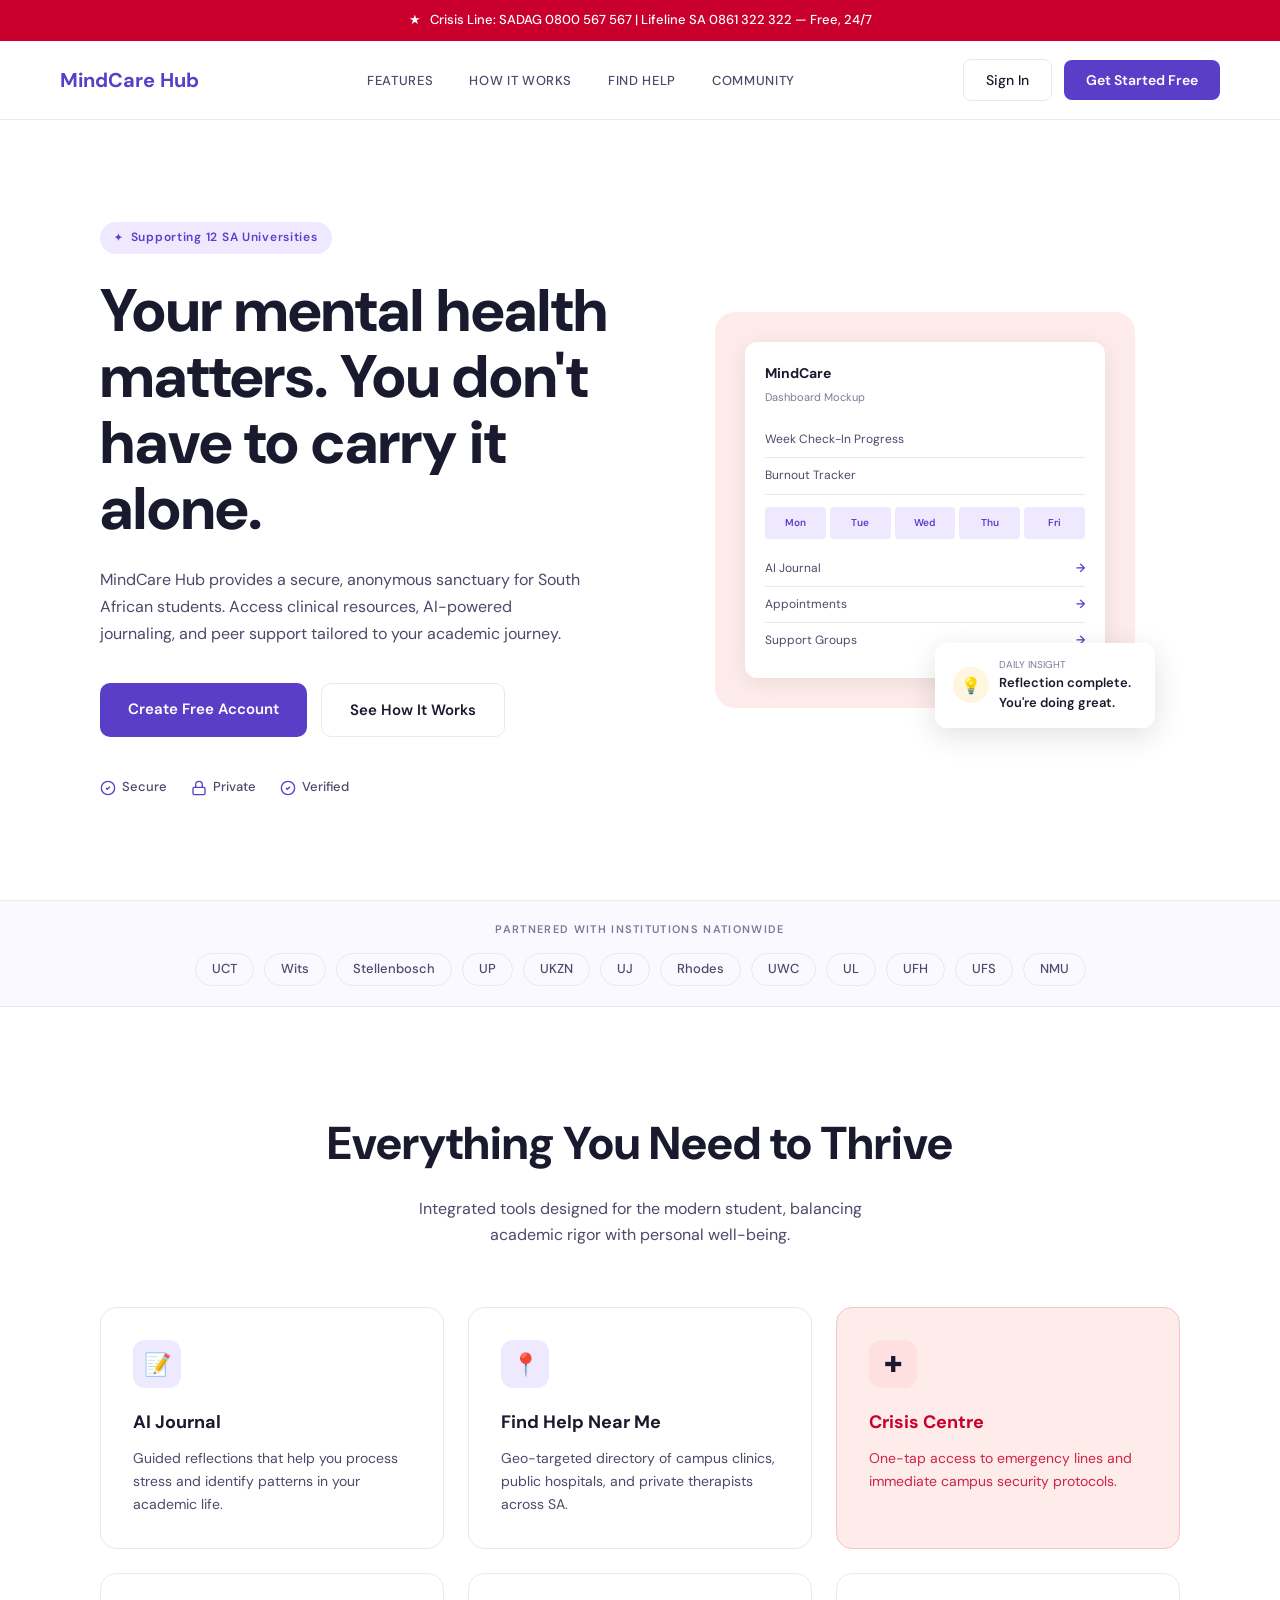
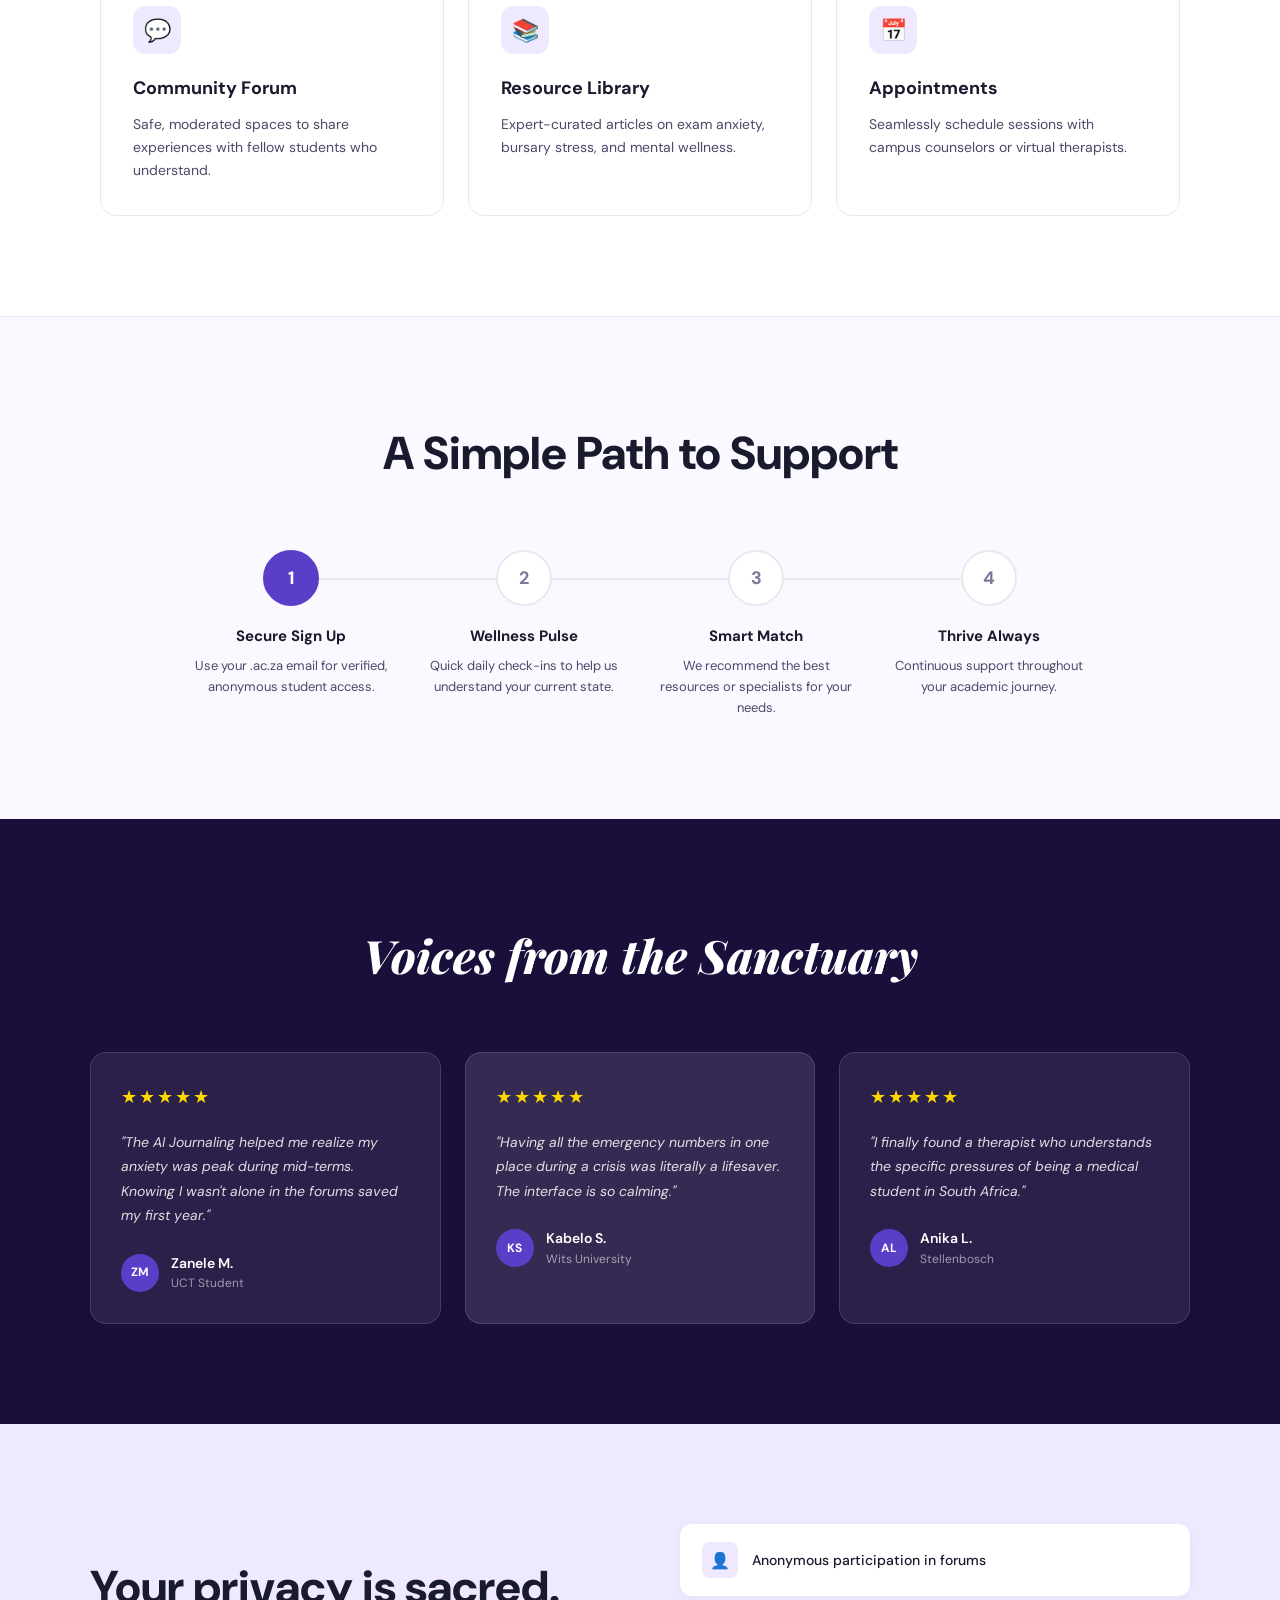
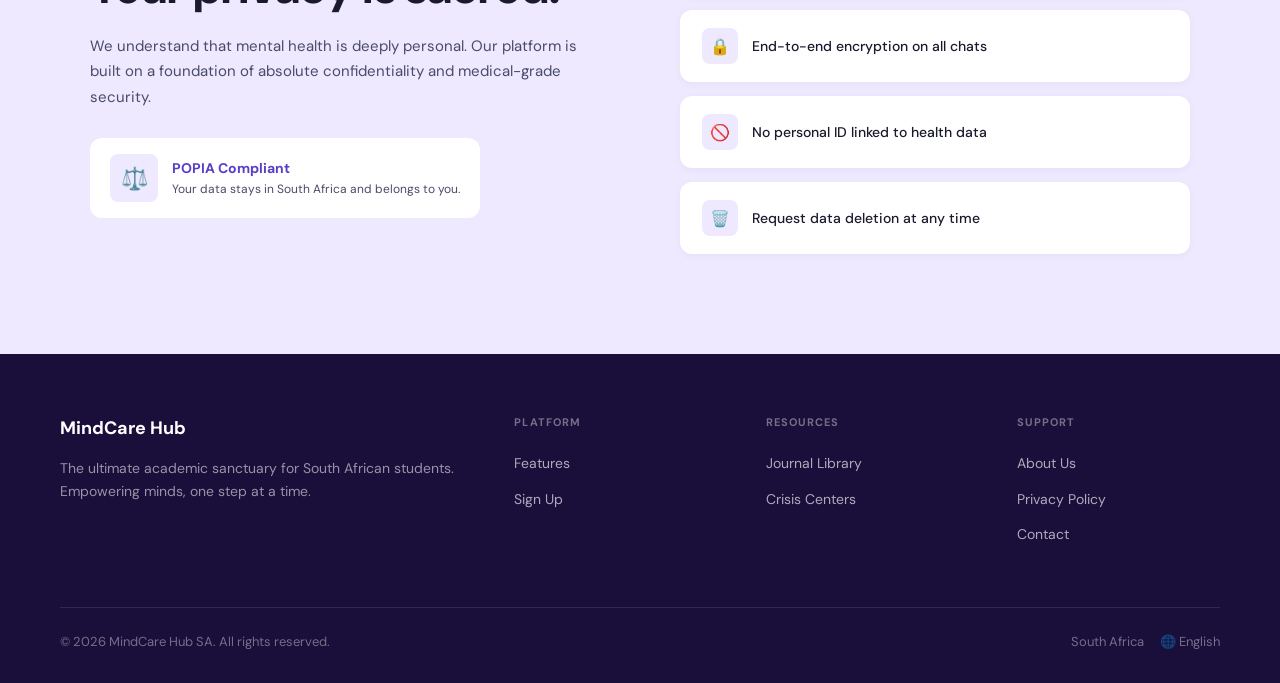
==== commit ea5eb40c: "Initial commit" ====
--- a/index.html
+++ b/index.html
@@ -1,385 +1,154 @@
-<!DOCTYPE html>
+<!doctype html>
 <html lang="en">
-<head>
-  <meta charset="UTF-8">
-  <meta name="viewport" content="width=device-width, initial-scale=1.0">
-  <title>MindCare Hub – Student Mental Health</title>
-  <link rel="preconnect" href="https://fonts.googleapis.com">
-  <link href="https://fonts.googleapis.com/css2?family=Playfair+Display:ital,wght@0,400;0,700;1,400&family=DM+Sans:wght@300;400;500;600&display=swap" rel="stylesheet">
-  <link rel="stylesheet" href="https://cdnjs.cloudflare.com/ajax/libs/font-awesome/6.4.0/css/all.min.css">
-  <link rel="stylesheet" href="style.css">
-</head>
-<body>
- 
-<div class="blob-container">
-  <div class="blob blob1"></div>
-  <div class="blob blob2"></div>
-  <div class="blob blob3"></div>
-</div>
- 
-<div class="mobile-menu" id="mobileMenu">
-  <button class="mobile-close" onclick="closeMobile()">✕</button>
-  <a href="#">Home</a>
-  <a href="#">About</a>
-  <a href="#">Services</a>
-  <a href="#">Community</a>
-  <a href="#">Resources</a>
-  <a href="#">Contact</a>
-  <a href="signup.html" class="btn-primary">Sign Up</a>
-  <a href="login.html" class="btn-outline" style="color:white">Login</a>
-</div>
- 
-<nav class="navbar" id="navbar">
-  <a href="#" class="logo"><span class="logo-heart">💜</span> Mind<span>Care</span></a>
-  <ul class="nav-links">
-    <li><a href="#">Home</a></li>
-    <li><a href="#">About</a></li>
-    <li><a href="#">Services</a></li>
-    <li><a href="#">Community</a></li>
-    <li><a href="#">Resources</a></li>
-    <li><a href="#">Contact</a></li>
-  </ul>
-  <div style="display:flex;gap:1rem;align-items:center">
-    <a href="login.html" style="color:rgba(255,255,255,0.8);text-decoration:none;font-size:0.9rem">Login</a>
-    <a href="signup.html" class="nav-cta">Sign Up Free</a>
-    <div class="burger" onclick="openMobile()">☰</div>
-  </div>
-</nav>
- 
-<section class="hero">
-  <div class="hero-content">
-    <div class="hero-badge">💜 Mental Health Awareness for Students</div>
-    <h1>You Are Not Alone.<br><em>Help Is Here.</em></h1>
-    <div class="typing-text" id="typingText"></div>
-    <p>A safe and confidential space designed for students to find support and strength. Through journaling, crisis assistance, counselling, and community — we've got you.</p>
-    <div class="hero-btns">
-      <a href="signup.html" class="btn-primary">Get Started Free</a>
-      <a href="#services" class="btn-outline">Explore Services</a>
+  <head>
+    <meta charset="UTF-8" />
+    <meta name="viewport" content="width=device-width, initial-scale=1.0" />
+    <title>MindCare Hub – Your mental health matters.</title>
+    <link href="https://fonts.googleapis.com/css2?family=Playfair+Display:ital,wght@0,700;1,700&family=DM+Sans:wght@300;400;500;600&display=swap" rel="stylesheet"/>
+    <link rel="stylesheet" href="index.css" />
+  </head>
+  <body>
+    <div class="crisis-bar">
+      <span>★</span> Crisis Line: SADAG 0800 567 567 | Lifeline SA 0861 322 322 — Free, 24/7
     </div>
-  </div>
-  <div class="hero-shapes">
-    <div class="shape-grid">
-      <div class="shape-card"><div class="icon">📔</div><div class="label">Journal</div></div>
-      <div class="shape-card"><div class="icon">🧠</div><div class="label">Mindful</div></div>
-      <div class="shape-card"><div class="icon">🌿</div><div class="label">Heal</div></div>
-      <div class="shape-card"><div class="icon">👥</div><div class="label">Community</div></div>
-      <div class="shape-card"><div class="icon">💬</div><div class="label">Talk</div></div>
-      <div class="shape-card"><div class="icon">✨</div><div class="label">Grow</div></div>
-    </div>
-  </div>
-  <div class="scroll-hint">↓ Scroll to explore</div>
-</section>
- 
-<section class="quote-section">
-  <div class="quote-box">
-    <div class="quote-icon">"</div>
-    <div class="quote-text" id="quoteText"></div>
-    <div class="quote-author" id="quoteAuthor"></div>
-    <div class="quote-dots" id="quoteDots"></div>
-  </div>
-</section>
- 
-<section class="mood-section fade-in" id="mood">
-  <div class="section-header">
-    <div class="section-tag">Daily Check-In</div>
-    <h2>How Are You Feeling Today?</h2>
-    <p>Track your mood and get personalised tips based on how you feel</p>
-  </div>
-  <div class="mood-card">
-    <h3>Select the emoji that best matches your mood right now 👇</h3>
-    <div class="emoji-row">
-      <button class="emoji-btn" onclick="selectMood(this,'amazing','😄')">😄<span class="label">Amazing</span></button>
-      <button class="emoji-btn" onclick="selectMood(this,'good','😊')">😊<span class="label">Good</span></button>
-      <button class="emoji-btn" onclick="selectMood(this,'okay','😐')">😐<span class="label">Okay</span></button>
-      <button class="emoji-btn" onclick="selectMood(this,'sad','😢')">😢<span class="label">Sad</span></button>
-      <button class="emoji-btn" onclick="selectMood(this,'anxious','😰')">😰<span class="label">Anxious</span></button>
-      <button class="emoji-btn" onclick="selectMood(this,'overwhelmed','😩')">😩<span class="label">Overwhelmed</span></button>
-    </div>
-    <div class="mood-response" id="moodResponse">
-      <h4 id="moodTitle"></h4>
-      <p id="moodTip"></p>
-    </div>
-  </div>
-</section>
- 
-<section class="survey-section fade-in">
-  <div class="section-header">
-    <div class="section-tag">Stress Check</div>
-    <h2>How Stressed Are You Today?</h2>
-    <p>Slide to your level and get instant personalised tips</p>
-  </div>
-  <div class="survey-card">
-    <h3>On a scale of 1–10, how stressed are you feeling?</h3>
-    <div class="stress-value" id="stressVal">5</div>
-    <input type="range" class="stress-slider" id="stressSlider" min="1" max="10" value="5" oninput="updateStress(this.value)">
-    <div class="stress-labels"><span>1 – Calm</span><span>5 – Moderate</span><span>10 – Crisis</span></div>
-    <div class="survey-result" id="surveyResult">
-      <h4 id="surveyTitle" style="color:var(--purple-mid);font-weight:700;margin-bottom:1rem;"></h4>
-      <div class="tip-cards" id="tipCards"></div>
-    </div>
-  </div>
-</section>
- 
 
-<section class="services-section fade-in" id="services">
-  <div class="section-header">
-    <div class="section-tag">What We Offer</div>
-    <h2>Our Services</h2>
-    <p>Everything you need to support your mental wellbeing in one place</p>
-  </div>
-  <div class="services-grid">
-    <div class="service-card">
-      <div class="service-icon">📔</div>
-      <h3>AI Journaling</h3>
-      <p>Write entries, track emotions, and celebrate milestones with intelligent feedback and mood analysis.</p>
-      <a href="#" class="service-link">Start Journaling →</a>
-    </div>
-    <div class="service-card">
-      <div class="service-icon">🆘</div>
-      <h3>Crisis Support</h3>
-      <p>Instant access to hotlines, AI chatbots, and emergency assistance whenever you need it most.</p>
-      <a href="#" class="service-link">Get Help Now →</a>
-    </div>
-    <div class="service-card">
-      <div class="service-icon">📍</div>
-      <h3>Counselling Locator</h3>
-      <p>Find nearby free or paid, online or in-person counselling services tailored to students.</p>
-      <a href="#" class="service-link">Find Help Near Me →</a>
-    </div>
-    <div class="service-card">
-      <div class="service-icon">👥</div>
-      <h3>Community Forum</h3>
-      <p>Connect anonymously with peers facing similar challenges in a safe, moderated space.</p>
-      <a href="#" class="service-link">Join Community →</a>
-    </div>
-    <div class="service-card">
-      <div class="service-icon">🎥</div>
-      <h3>Educational Content</h3>
-      <p>Watch curated mental health videos, articles, and interactive resources created for students.</p>
-      <a href="#" class="service-link">Start Learning →</a>
-    </div>
-    <div class="service-card">
-      <div class="service-icon">📅</div>
-      <h3>Appointments</h3>
-      <p>Stay on track with smart reminders and easy booking for counselling sessions.</p>
-      <a href="#" class="service-link">Book Session →</a>
-    </div>
-  </div>
-</section>
- 
+    <nav>
+      <a href="index.html" class="logo">MindCare Hub</a>
+      <ul class="nav-links">
+        <li><a href="#features">Features</a></li>
+        <li><a href="#how-it-works">How It Works</a></li>
+        <li><a href="#find-help">Find Help</a></li>
+        <li><a href="#community">Community</a></li>
+      </ul>
+      <div class="nav-actions">
+        <a href="login.html" class="btn-ghost">Sign In</a>
+        <a href="signup.html" class="btn-primary">Get Started Free</a>
+      </div>
+    </nav>
 
-<section class="info-section fade-in">
-  <div class="section-header">
-    <div class="section-tag">Mental Health Tips</div>
-    <h2>Knowledge Is Power</h2>
-    <p>Learn about mental health and how to support yourself and others</p>
-  </div>
-  <div class="info-grid">
-    <div class="info-card purple">
-      <div class="card-icon">🧘</div>
-      <h3>Tips for Coping with Stress</h3>
-      <ul>
-        <li>Practice deep breathing for 5 minutes daily</li>
-        <li>Break big tasks into small steps</li>
-        <li>Take regular breaks (Pomodoro method)</li>
-        <li>Limit caffeine and social media</li>
-        <li>Talk to a friend or counsellor</li>
-      </ul>
-    </div>
-    <div class="info-card green">
-      <div class="card-icon">🌱</div>
-      <h3>Daily Mental Health Habits</h3>
-      <ul>
-        <li>8 hours of quality sleep</li>
-        <li>30 minutes of physical activity</li>
-        <li>Write 3 things you're grateful for</li>
-        <li>Connect with someone you trust</li>
-        <li>Spend time in nature</li>
-      </ul>
-    </div>
-    <div class="info-card pink">
-      <div class="card-icon">⚠️</div>
-      <h3>Signs You May Need Help</h3>
-      <ul>
-        <li>Persistent sadness or hopelessness</li>
-        <li>Withdrawal from friends and activities</li>
-        <li>Changes in sleep or appetite</li>
-        <li>Difficulty concentrating</li>
-        <li>Feeling overwhelmed consistently</li>
-      </ul>
-    </div>
-    <div class="info-card blue">
-      <div class="card-icon">📚</div>
-      <h3>Student-Specific Resources</h3>
-      <ul>
-        <li>Campus wellness centres</li>
-        <li>Peer support groups on campus</li>
-        <li>Online therapy platforms (low cost)</li>
-        <li>Student mental health apps</li>
-        <li>University counselling services</li>
-      </ul>
-    </div>
-  </div>
-</section>
- 
+    <section style="background: white">
+      <div class="hero">
+        <div class="hero-left">
+          <div class="hero-badge">Supporting 12 SA Universities</div>
+          <h1>Your mental health matters. You don't have to carry it alone.</h1>
+          <p>MindCare Hub provides a secure, anonymous sanctuary for South African students. Access clinical resources, AI-powered journaling, and peer support tailored to your academic journey.</p>
+          <div class="hero-ctas">
+            <a href="signup.html" class="btn-large btn-primary">Create Free Account</a>
+            <a href="#how-it-works" class="btn-large btn-outline">See How It Works</a>
+          </div>
+          <div class="trust-badges">
+            <div class="trust-item">
+              <svg viewBox="0 0 24 24" fill="none" stroke="#5B3EC8" stroke-width="2"><circle cx="12" cy="12" r="10"/><path d="M9 12l2 2 4-4"/></svg>Secure
+            </div>
+            <div class="trust-item">
+              <svg viewBox="0 0 24 24" fill="none" stroke="#5B3EC8" stroke-width="2"><rect x="3" y="11" width="18" height="11" rx="2"/><path d="M7 11V7a5 5 0 0 1 10 0v4"/></svg>Private
+            </div>
+            <div class="trust-item">
+              <svg viewBox="0 0 24 24" fill="none" stroke="#5B3EC8" stroke-width="2"><circle cx="12" cy="12" r="10"/><path d="M9 12l2 2 4-4"/></svg>Verified
+            </div>
+          </div>
+        </div>
+        <div class="hero-visual">
+          <div class="dashboard-card">
+            <div class="dashboard-inner">
+              <div class="dashboard-title">MindCare</div>
+              <div class="dashboard-sub">Dashboard Mockup</div>
+              <div class="dashboard-row"><span>Week Check-In Progress</span></div>
+              <div class="dashboard-row"><span>Burnout Tracker</span></div>
+              <div class="stat-cols">
+                <div class="stat-col">Mon</div><div class="stat-col">Tue</div>
+                <div class="stat-col">Wed</div><div class="stat-col">Thu</div><div class="stat-col">Fri</div>
+              </div>
+              <div class="dashboard-row" style="justify-content:space-between"><span>AI Journal</span><span style="color:#5b3ec8;font-weight:600">→</span></div>
+              <div class="dashboard-row" style="justify-content:space-between"><span>Appointments</span><span style="color:#5b3ec8;font-weight:600">→</span></div>
+              <div class="dashboard-row" style="justify-content:space-between"><span>Support Groups</span><span style="color:#5b3ec8;font-weight:600">→</span></div>
+            </div>
+            <div class="insight-chip">
+              <div class="insight-icon">💡</div>
+              <div><div class="insight-label">DAILY INSIGHT</div><div class="insight-text">Reflection complete. You're doing great.</div></div>
+            </div>
+          </div>
+        </div>
+      </div>
+    </section>
 
-<section class="figures-section fade-in">
-  <h2>You Deserve to Heal & Grow 🌸</h2>
-  <div class="figures-row">
-    <div class="figure">
-      <div class="figure-anim"><div class="figure-circle meditate">🧘</div></div>
-      <p>Breathe & Meditate</p>
-    </div>
-    <div class="figure">
-      <div class="figure-anim"><div class="figure-circle grow">🌱</div></div>
-      <p>Grow Every Day</p>
-    </div>
-    <div class="figure">
-      <div class="figure-anim"><div class="figure-circle float">💜</div></div>
-      <p>Feel the Love</p>
-    </div>
-    <div class="figure">
-      <div class="figure-anim"><div class="figure-circle breathe">📚</div></div>
-      <p>Learn & Thrive</p>
-    </div>
-  </div>
-</section>
- 
-
-<section class="stats-section fade-in">
-  <div class="section-header">
-    <div class="section-tag">Our Impact</div>
-    <h2>Helping Students Every Day</h2>
-  </div>
-  <div class="stats-grid">
-    <div class="stat-card"><div class="stat-num" data-target="12500">0</div><div class="stat-label">Students Supported</div></div>
-    <div class="stat-card"><div class="stat-num" data-target="850">0</div><div class="stat-label">Counsellors Listed</div></div>
-    <div class="stat-card"><div class="stat-num" data-target="30">0</div><div class="stat-label">South African Universities</div></div>
-    <div class="stat-card"><div class="stat-num" data-target="98">0</div><div class="stat-label">% Satisfaction Rate</div></div>
-  </div>
-</section>
- 
-
-<section class="hotlines-section fade-in" id="resources">
-  <div class="section-header">
-    <div class="section-tag">Crisis Support</div>
-    <h2>You Don't Have to Face It Alone</h2>
-    <p>Free, confidential support available 24/7 in South Africa</p>
-  </div>
-  <div class="hotlines-grid">
-    <div class="hotline-card">
-      <div class="hotline-icon red"><i class="fas fa-phone"></i></div>
-      <h4>SADAG Suicide Crisis</h4>
-      <div class="hotline-number">0800 567 567</div>
-      <p>24/7 crisis counselling & support</p>
-      <a href="tel:0800567567" class="hotline-btn">Call Now</a>
-    </div>
-    <div class="hotline-card">
-      <div class="hotline-icon blue"><i class="fas fa-comment"></i></div>
-      <h4>Lifeline South Africa</h4>
-      <div class="hotline-number">0861 322 322</div>
-      <p>Emotional support & counselling</p>
-      <a href="tel:0861322322" class="hotline-btn">Call Now</a>
-    </div>
-    <div class="hotline-card">
-      <div class="hotline-icon green"><i class="fas fa-heart"></i></div>
-      <h4>SAAITS Trauma</h4>
-      <div class="hotline-number">010 590 5920</div>
-      <p>Trauma & sexual violence support</p>
-      <a href="tel:0105905920" class="hotline-btn">Call Now</a>
-    </div>
-    <div class="hotline-card">
-      <div class="hotline-icon purple"><i class="fas fa-graduation-cap"></i></div>
-      <h4>Campus Wellness</h4>
-      <div class="hotline-number">Your University</div>
-      <p>Contact your campus health centre</p>
-      <a href="#" class="hotline-btn">Find Yours</a>
-    </div>
-  </div>
-</section>
- 
-
-<section class="pdf-cta">
-  <h2>📄 Free Mental Health Guide for Students</h2>
-  <p>Download our comprehensive guide packed with tips, resources, and self-care strategies tailored for South African students.</p>
-  <a href="#" class="pdf-btn">
-    <i class="fas fa-download"></i> Download Free PDF
-  </a>
-</section>
- 
-
-<section class="why-section fade-in">
-  <div class="section-header">
-    <div class="section-tag">Why MindCare</div>
-    <h2>Built With Your Privacy in Mind</h2>
-  </div>
-  <div class="why-grid">
-    <div class="why-card"><div class="why-icon">🔒</div><h3>Privacy First</h3><p>No personal details shared unless you choose to. Remain completely anonymous if you prefer.</p></div>
-    <div class="why-card"><div class="why-icon">💜</div><h3>Safe Environment</h3><p>Moderated community to ensure respectful, supportive interactions for everyone.</p></div>
-    <div class="why-card"><div class="why-icon">📊</div><h3>Progress Tracking</h3><p>AI-powered insights and milestone celebrations to keep you motivated on your journey.</p></div>
-    <div class="why-card"><div class="why-icon">🎓</div><h3>Student-Focused</h3><p>Designed specifically for the pressures and experiences of university life in South Africa.</p></div>
-  </div>
-</section>
- 
-
-<section class="vm-section fade-in">
-  <div class="vm-grid">
-    <div class="vm-card">
-      <h2>Our Vision 🔭</h2>
-      <p>To create a world where every student feels empowered to manage their mental health, supported by technology and community, able to thrive in both academic and personal life.</p>
-    </div>
-    <div class="vm-card">
-      <h2>Our Mission 💪</h2>
-      <p>We provide accessible, anonymous, and effective tools that help students navigate mental health challenges. Through AI insights, peer support, and professional guidance, we inspire hope and build resilience.</p>
-    </div>
-  </div>
-</section>
- 
-
-<footer>
-  <div class="footer-grid">
-    <div class="footer-col">
-      <div class="logo" style="margin-bottom:1rem">💜 Mind<span style="color:white">Care</span></div>
-      <p style="color:rgba(255,255,255,0.6);font-size:0.9rem;line-height:1.6">A safe space for every student's mental wellbeing journey.</p>
-      <div class="footer-social">
-        <a href="#" class="social-icon"><i class="fab fa-facebook-f"></i></a>
-        <a href="#" class="social-icon"><i class="fab fa-instagram"></i></a>
-        <a href="#" class="social-icon"><i class="fab fa-whatsapp"></i></a>
-        <a href="#" class="social-icon"><i class="fab fa-twitter"></i></a>
+    <div class="uni-strip">
+      <p>Partnered with institutions nationwide</p>
+      <div class="uni-pills">
+        <div class="uni-pill">UCT</div><div class="uni-pill">Wits</div><div class="uni-pill">Stellenbosch</div>
+        <div class="uni-pill">UP</div><div class="uni-pill">UKZN</div><div class="uni-pill">UJ</div>
+        <div class="uni-pill">Rhodes</div><div class="uni-pill">UWC</div><div class="uni-pill">UL</div>
+        <div class="uni-pill">UFH</div><div class="uni-pill">UFS</div><div class="uni-pill">NMU</div>
       </div>
     </div>
-    <div class="footer-col">
-      <h4>Quick Links</h4>
-      <ul>
-        <li><a href="#">Campus Wellness</a></li>
-        <li><a href="#">National Helpline</a></li>
-        <li><a href="#">Privacy Policy</a></li>
-        <li><a href="#">Terms of Use</a></li>
-      </ul>
-    </div>
-    <div class="footer-col">
-      <h4>Features</h4>
-      <ul>
-        <li><a href="#">AI Journaling</a></li>
-        <li><a href="#">Crisis Support</a></li>
-        <li><a href="#">Counselling Locator</a></li>
-        <li><a href="#">Community Forum</a></li>
-      </ul>
-    </div>
-    <div class="footer-col">
-      <h4>Contact</h4>
-      <ul>
-        <li><a href="#">Email Us</a></li>
-        <li><a href="#">YouTube Channel</a></li>
-        <li><a href="#">Facebook Page</a></li>
-        <li><a href="#">Twitter / X</a></li>
-      </ul>
-      <p style="color:rgba(255,255,255,0.5);font-size:0.8rem;margin-top:1rem">Student Wellness Center<br>Main Campus, South Africa</p>
-    </div>
-  </div>
-  <div class="footer-bottom">© 2026 MindCare Hub · Made with 💜 for every student</div>
-</footer>
- 
-<script src="script.js"></script>
-</body>
-</html>
+
+    <section class="features" id="features">
+      <div class="section-title">Everything You Need to Thrive</div>
+      <p class="section-sub">Integrated tools designed for the modern student, balancing academic rigor with personal well-being.</p>
+      <div class="features-grid">
+        <div class="feature-card"><div class="feature-icon">📝</div><h3>AI Journal</h3><p>Guided reflections that help you process stress and identify patterns in your academic life.</p></div>
+        <div class="feature-card"><div class="feature-icon">📍</div><h3>Find Help Near Me</h3><p>Geo-targeted directory of campus clinics, public hospitals, and private therapists across SA.</p></div>
+        <div class="feature-card crisis"><div class="feature-icon" style="background:#ffe0e0">✚</div><h3>Crisis Centre</h3><p>One-tap access to emergency lines and immediate campus security protocols.</p></div>
+        <div class="feature-card"><div class="feature-icon">💬</div><h3>Community Forum</h3><p>Safe, moderated spaces to share experiences with fellow students who understand.</p></div>
+        <div class="feature-card"><div class="feature-icon">📚</div><h3>Resource Library</h3><p>Expert-curated articles on exam anxiety, bursary stress, and mental wellness.</p></div>
+        <div class="feature-card"><div class="feature-icon">📅</div><h3>Appointments</h3><p>Seamlessly schedule sessions with campus counselors or virtual therapists.</p></div>
+      </div>
+    </section>
+
+    <section class="how-it-works" id="how-it-works">
+      <div class="section-title">A Simple Path to Support</div>
+      <div class="steps">
+        <div class="step"><div class="step-num active">1</div><h4>Secure Sign Up</h4><p>Use your .ac.za email for verified, anonymous student access.</p></div>
+        <div class="step"><div class="step-num">2</div><h4>Wellness Pulse</h4><p>Quick daily check-ins to help us understand your current state.</p></div>
+        <div class="step"><div class="step-num">3</div><h4>Smart Match</h4><p>We recommend the best resources or specialists for your needs.</p></div>
+        <div class="step"><div class="step-num">4</div><h4>Thrive Always</h4><p>Continuous support throughout your academic journey.</p></div>
+      </div>
+    </section>
+
+    <section class="testimonials">
+      <div class="section-title">Voices from the Sanctuary</div>
+      <div class="testimonials-grid">
+        <div class="testimonial-card"><div class="stars">★★★★★</div><blockquote>"The AI Journaling helped me realize my anxiety was peak during mid-terms. Knowing I wasn't alone in the forums saved my first year."</blockquote><div class="testimonial-author"><div class="author-avatar">ZM</div><div><div class="author-name">Zanele M.</div><div class="author-uni">UCT Student</div></div></div></div>
+        <div class="testimonial-card" style="background:rgba(255,255,255,0.12)"><div class="stars">★★★★★</div><blockquote>"Having all the emergency numbers in one place during a crisis was literally a lifesaver. The interface is so calming."</blockquote><div class="testimonial-author"><div class="author-avatar">KS</div><div><div class="author-name">Kabelo S.</div><div class="author-uni">Wits University</div></div></div></div>
+        <div class="testimonial-card"><div class="stars">★★★★★</div><blockquote>"I finally found a therapist who understands the specific pressures of being a medical student in South Africa."</blockquote><div class="testimonial-author"><div class="author-avatar">AL</div><div><div class="author-name">Anika L.</div><div class="author-uni">Stellenbosch</div></div></div></div>
+      </div>
+    </section>
+
+    <section class="privacy">
+      <div class="privacy-inner">
+        <div>
+          <h2>Your privacy is sacred.</h2>
+          <p>We understand that mental health is deeply personal. Our platform is built on a foundation of absolute confidentiality and medical-grade security.</p>
+          <div class="popia-badge">
+            <div class="popia-icon">⚖️</div>
+            <div><div class="popia-label">POPIA Compliant</div><div class="popia-sub">Your data stays in South Africa and belongs to you.</div></div>
+          </div>
+        </div>
+        <div class="privacy-features">
+          <div class="privacy-feature"><div class="privacy-feature-icon">👤</div>Anonymous participation in forums</div>
+          <div class="privacy-feature"><div class="privacy-feature-icon">🔒</div>End-to-end encryption on all chats</div>
+          <div class="privacy-feature"><div class="privacy-feature-icon">🚫</div>No personal ID linked to health data</div>
+          <div class="privacy-feature"><div class="privacy-feature-icon">🗑️</div>Request data deletion at any time</div>
+        </div>
+      </div>
+    </section>
+
+    <footer>
+      <div class="footer-grid">
+        <div class="footer-brand">
+          <a href="index.html" class="logo">MindCare Hub</a>
+          <p class="footer-tagline">The ultimate academic sanctuary for South African students. Empowering minds, one step at a time.</p>
+        </div>
+        <div class="footer-col"><h4>Platform</h4><ul><li><a href="#features">Features</a></li><li><a href="signup.html">Sign Up</a></li></ul></div>
+        <div class="footer-col"><h4>Resources</h4><ul><li><a href="dashboard.html">Journal Library</a></li><li><a href="dashboard.html">Crisis Centers</a></li></ul></div>
+        <div class="footer-col"><h4>Support</h4><ul><li><a href="#">About Us</a></li><li><a href="#">Privacy Policy</a></li><li><a href="#">Contact</a></li></ul></div>
+      </div>
+      <div class="footer-bottom">
+        <span>© 2026 MindCare Hub SA. All rights reserved.</span>
+        <div class="footer-bottom-right"><span>South Africa</span><span>🌐 English</span></div>
+      </div>
+    </footer>
+
+    <script src="index.js"></script>
+  </body>
+</html>
--- a/index.css
+++ b/index.css
@@ -0,0 +1,148 @@
+*, *::before, *::after { box-sizing: border-box; margin: 0; padding: 0; }
+
+:root {
+  --purple: #5b3ec8;
+  --purple-dark: #4a2fa8;
+  --purple-light: #eee9ff;
+  --pink-light: #fdecea;
+  --crisis-red: #c8002b;
+  --text-dark: #1a1a2e;
+  --text-mid: #4a4a6a;
+  --text-light: #7a7a9a;
+  --white: #ffffff;
+  --border: #e8e8f0;
+  --footer-bg: #1a0e3b;
+}
+
+body { font-family: "DM Sans", sans-serif; color: var(--text-dark); background: var(--white); line-height: 1.6; overflow-x: hidden; }
+
+/* CRISIS BAR */
+.crisis-bar { background: var(--crisis-red); color: white; text-align: center; padding: 10px 20px; font-size: 13px; font-weight: 500; }
+.crisis-bar span { margin-right: 6px; }
+
+/* NAV */
+nav { display: flex; align-items: center; justify-content: space-between; padding: 18px 60px; border-bottom: 1px solid var(--border); background: white; position: sticky; top: 0; z-index: 100; }
+.logo { font-family: "DM Sans", sans-serif; font-weight: 700; font-size: 20px; color: var(--purple); text-decoration: none; }
+.nav-links { display: flex; gap: 36px; list-style: none; }
+.nav-links a { font-size: 13px; font-weight: 500; text-decoration: none; color: var(--text-mid); letter-spacing: 0.05em; text-transform: uppercase; }
+.nav-links a:hover { color: var(--purple); }
+.nav-actions { display: flex; gap: 12px; align-items: center; }
+.btn-ghost { padding: 9px 22px; border: 1.5px solid var(--border); border-radius: 8px; font-size: 14px; font-weight: 500; background: white; color: var(--text-dark); text-decoration: none; }
+.btn-primary { padding: 9px 22px; border-radius: 8px; font-size: 14px; font-weight: 600; background: var(--purple); color: white; border: none; text-decoration: none; cursor: pointer; }
+.btn-primary:hover { background: var(--purple-dark); }
+
+/* HERO */
+.hero { display: grid; grid-template-columns: 1fr 1fr; gap: 60px; align-items: center; padding: 80px 60px; min-height: calc(100vh - 120px); max-width: 1200px; margin: 0 auto; }
+.hero-badge { display: inline-flex; align-items: center; gap: 8px; background: var(--purple-light); color: var(--purple); font-size: 12px; font-weight: 600; letter-spacing: 0.06em; padding: 6px 14px; border-radius: 30px; margin-bottom: 24px; }
+.hero-badge::before { content: "✦"; font-size: 10px; }
+.hero h1 { font-size: clamp(42px, 5vw, 60px); font-weight: 800; line-height: 1.1; color: var(--text-dark); margin-bottom: 24px; }
+.hero p { font-size: 16px; color: var(--text-mid); margin-bottom: 36px; max-width: 480px; line-height: 1.7; }
+.hero-ctas { display: flex; gap: 14px; flex-wrap: wrap; margin-bottom: 40px; }
+.btn-large { padding: 14px 28px; border-radius: 10px; font-size: 15px; font-weight: 600; cursor: pointer; text-decoration: none; display: inline-block; }
+.btn-outline { border: 1.5px solid var(--border); background: white; color: var(--text-dark); }
+.trust-badges { display: flex; gap: 24px; }
+.trust-item { display: flex; align-items: center; gap: 6px; font-size: 13px; color: var(--text-mid); font-weight: 500; }
+.trust-item svg { width: 16px; height: 16px; }
+
+/* HERO VISUAL */
+.hero-visual { position: relative; display: flex; justify-content: center; }
+.dashboard-card { background: var(--pink-light); border-radius: 20px; padding: 30px; width: 100%; max-width: 420px; position: relative; }
+.dashboard-inner { background: white; border-radius: 12px; padding: 20px; box-shadow: 0 4px 24px rgba(0,0,0,0.08); }
+.dashboard-title { font-size: 14px; font-weight: 700; margin-bottom: 4px; color: var(--text-dark); }
+.dashboard-sub { font-size: 11px; color: var(--text-light); margin-bottom: 16px; }
+.dashboard-row { display: flex; justify-content: space-between; padding: 8px 0; border-bottom: 1px solid var(--border); font-size: 12px; color: var(--text-mid); }
+.dashboard-row:last-child { border-bottom: none; }
+.stat-cols { display: grid; grid-template-columns: repeat(5,1fr); gap: 4px; margin: 12px 0; }
+.stat-col { background: var(--purple-light); border-radius: 4px; height: 32px; display: flex; align-items: center; justify-content: center; font-size: 10px; color: var(--purple); font-weight: 600; }
+.insight-chip { position: absolute; bottom: -20px; right: -20px; background: white; border-radius: 12px; padding: 14px 18px; box-shadow: 0 8px 30px rgba(0,0,0,0.12); display: flex; align-items: center; gap: 10px; max-width: 220px; }
+.insight-icon { width: 36px; height: 36px; border-radius: 50%; background: #fff5e0; display: flex; align-items: center; justify-content: center; font-size: 16px; flex-shrink: 0; }
+.insight-label { font-size: 10px; color: var(--text-light); }
+.insight-text { font-size: 13px; font-weight: 600; color: var(--text-dark); }
+
+/* UNI STRIP */
+.uni-strip { background: #f9f9ff; padding: 20px 60px; text-align: center; border-top: 1px solid var(--border); border-bottom: 1px solid var(--border); }
+.uni-strip p { font-size: 11px; font-weight: 600; letter-spacing: 0.12em; color: var(--text-light); text-transform: uppercase; margin-bottom: 14px; }
+.uni-pills { display: flex; gap: 10px; justify-content: center; flex-wrap: wrap; }
+.uni-pill { border: 1.5px solid var(--border); border-radius: 20px; padding: 5px 16px; font-size: 13px; font-weight: 500; color: var(--text-mid); }
+
+/* FEATURES */
+.features { padding: 100px 60px; max-width: 1200px; margin: 0 auto; text-align: center; }
+.section-title { font-size: clamp(32px,4vw,46px); font-weight: 800; margin-bottom: 16px; color: var(--text-dark); }
+.section-sub { font-size: 16px; color: var(--text-mid); margin-bottom: 60px; max-width: 500px; margin-left: auto; margin-right: auto; }
+.features-grid { display: grid; grid-template-columns: repeat(3,1fr); gap: 24px; }
+.feature-card { background: white; border: 1.5px solid var(--border); border-radius: 16px; padding: 32px; text-align: left; transition: transform 0.2s, box-shadow 0.2s; cursor: pointer; }
+.feature-card:hover { transform: translateY(-4px); box-shadow: 0 12px 40px rgba(0,0,0,0.07); }
+.feature-card.crisis { background: var(--pink-light); border-color: #f5c5c5; }
+.feature-icon { width: 48px; height: 48px; border-radius: 12px; background: var(--purple-light); display: flex; align-items: center; justify-content: center; margin-bottom: 20px; font-size: 22px; }
+.feature-card h3 { font-size: 18px; font-weight: 700; margin-bottom: 10px; color: var(--text-dark); }
+.feature-card.crisis h3 { color: var(--crisis-red); }
+.feature-card p { font-size: 14px; color: var(--text-mid); line-height: 1.65; }
+.feature-card.crisis p { color: var(--crisis-red); opacity: 0.85; }
+
+/* HOW IT WORKS */
+.how-it-works { background: #f9f9ff; padding: 100px 60px; text-align: center; border-top: 1px solid var(--border); }
+.steps { display: grid; grid-template-columns: repeat(4,1fr); gap: 30px; max-width: 900px; margin: 60px auto 0; position: relative; }
+.steps::before { content: ""; position: absolute; top: 28px; left: 12%; width: 76%; height: 2px; background: var(--border); z-index: 0; }
+.step { position: relative; z-index: 1; }
+.step-num { width: 56px; height: 56px; border-radius: 50%; border: 2px solid var(--border); background: white; display: flex; align-items: center; justify-content: center; font-size: 18px; font-weight: 700; color: var(--text-light); margin: 0 auto 18px; }
+.step-num.active { background: var(--purple); border-color: var(--purple); color: white; }
+.step h4 { font-size: 15px; font-weight: 700; margin-bottom: 8px; color: var(--text-dark); }
+.step p { font-size: 13px; color: var(--text-mid); line-height: 1.6; }
+
+/* TESTIMONIALS */
+.testimonials { background: var(--footer-bg); padding: 100px 60px; text-align: center; }
+.testimonials .section-title { color: white; font-style: italic; font-family: "Playfair Display", serif; }
+.testimonials-grid { display: grid; grid-template-columns: repeat(3,1fr); gap: 24px; max-width: 1100px; margin: 60px auto 0; }
+.testimonial-card { background: rgba(255,255,255,0.08); border: 1px solid rgba(255,255,255,0.12); border-radius: 16px; padding: 30px; text-align: left; color: white; }
+.stars { color: #ffd700; font-size: 18px; margin-bottom: 18px; letter-spacing: 2px; }
+.testimonial-card blockquote { font-size: 14px; line-height: 1.75; color: rgba(255,255,255,0.85); font-style: italic; margin-bottom: 24px; }
+.testimonial-author { display: flex; align-items: center; gap: 12px; }
+.author-avatar { width: 38px; height: 38px; border-radius: 50%; background: var(--purple); display: flex; align-items: center; justify-content: center; font-size: 12px; font-weight: 700; color: white; }
+.author-name { font-size: 14px; font-weight: 600; }
+.author-uni { font-size: 12px; color: rgba(255,255,255,0.55); }
+
+/* PRIVACY */
+.privacy { padding: 100px 60px; background: var(--purple-light); }
+.privacy-inner { display: grid; grid-template-columns: 1fr 1fr; gap: 80px; align-items: center; max-width: 1100px; margin: 0 auto; }
+.privacy h2 { font-size: clamp(32px,4vw,46px); font-weight: 800; line-height: 1.15; margin-bottom: 20px; }
+.privacy p { font-size: 15px; color: var(--text-mid); margin-bottom: 28px; line-height: 1.7; }
+.popia-badge { display: flex; align-items: center; gap: 14px; background: white; border-radius: 12px; padding: 16px 20px; width: fit-content; }
+.popia-icon { width: 48px; height: 48px; border-radius: 8px; background: var(--purple-light); display: flex; align-items: center; justify-content: center; font-size: 22px; }
+.popia-label { font-size: 14px; font-weight: 700; color: var(--purple); }
+.popia-sub { font-size: 12px; color: var(--text-mid); }
+.privacy-features { display: flex; flex-direction: column; gap: 14px; }
+.privacy-feature { background: white; border-radius: 12px; padding: 18px 22px; display: flex; align-items: center; gap: 14px; font-size: 14px; font-weight: 500; color: var(--text-dark); box-shadow: 0 2px 8px rgba(0,0,0,0.04); }
+.privacy-feature-icon { width: 36px; height: 36px; border-radius: 8px; background: var(--purple-light); display: flex; align-items: center; justify-content: center; font-size: 16px; flex-shrink: 0; }
+
+/* FOOTER */
+footer { background: var(--footer-bg); color: rgba(255,255,255,0.7); padding: 60px 60px 30px; }
+.footer-grid { display: grid; grid-template-columns: 2fr 1fr 1fr 1fr; gap: 48px; margin-bottom: 50px; }
+.footer-brand .logo { color: white; font-size: 18px; display: block; margin-bottom: 14px; }
+.footer-tagline { font-size: 14px; color: rgba(255,255,255,0.55); line-height: 1.65; margin-bottom: 22px; }
+.footer-col h4 { font-size: 11px; font-weight: 700; letter-spacing: 0.1em; text-transform: uppercase; color: rgba(255,255,255,0.4); margin-bottom: 18px; }
+.footer-col ul { list-style: none; }
+.footer-col li { margin-bottom: 10px; }
+.footer-col a { font-size: 14px; color: rgba(255,255,255,0.65); text-decoration: none; }
+.footer-col a:hover { color: white; }
+.footer-bottom { border-top: 1px solid rgba(255,255,255,0.1); padding-top: 24px; display: flex; justify-content: space-between; align-items: center; font-size: 13px; color: rgba(255,255,255,0.4); }
+.footer-bottom-right { display: flex; gap: 16px; }
+
+/* RESPONSIVE */
+@media (max-width: 900px) {
+  nav { padding: 16px 24px; }
+  .nav-links { display: none; }
+  .hero { grid-template-columns: 1fr; padding: 50px 24px; min-height: auto; }
+  .hero-visual { display: none; }
+  .features { padding: 60px 24px; }
+  .features-grid { grid-template-columns: 1fr; }
+  .how-it-works { padding: 60px 24px; }
+  .steps { grid-template-columns: repeat(2,1fr); }
+  .steps::before { display: none; }
+  .testimonials { padding: 60px 24px; }
+  .testimonials-grid { grid-template-columns: 1fr; }
+  .privacy { padding: 60px 24px; }
+  .privacy-inner { grid-template-columns: 1fr; gap: 40px; }
+  footer { padding: 50px 24px 24px; }
+  .footer-grid { grid-template-columns: 1fr 1fr; gap: 32px; }
+  .uni-strip { padding: 20px 24px; }
+}
